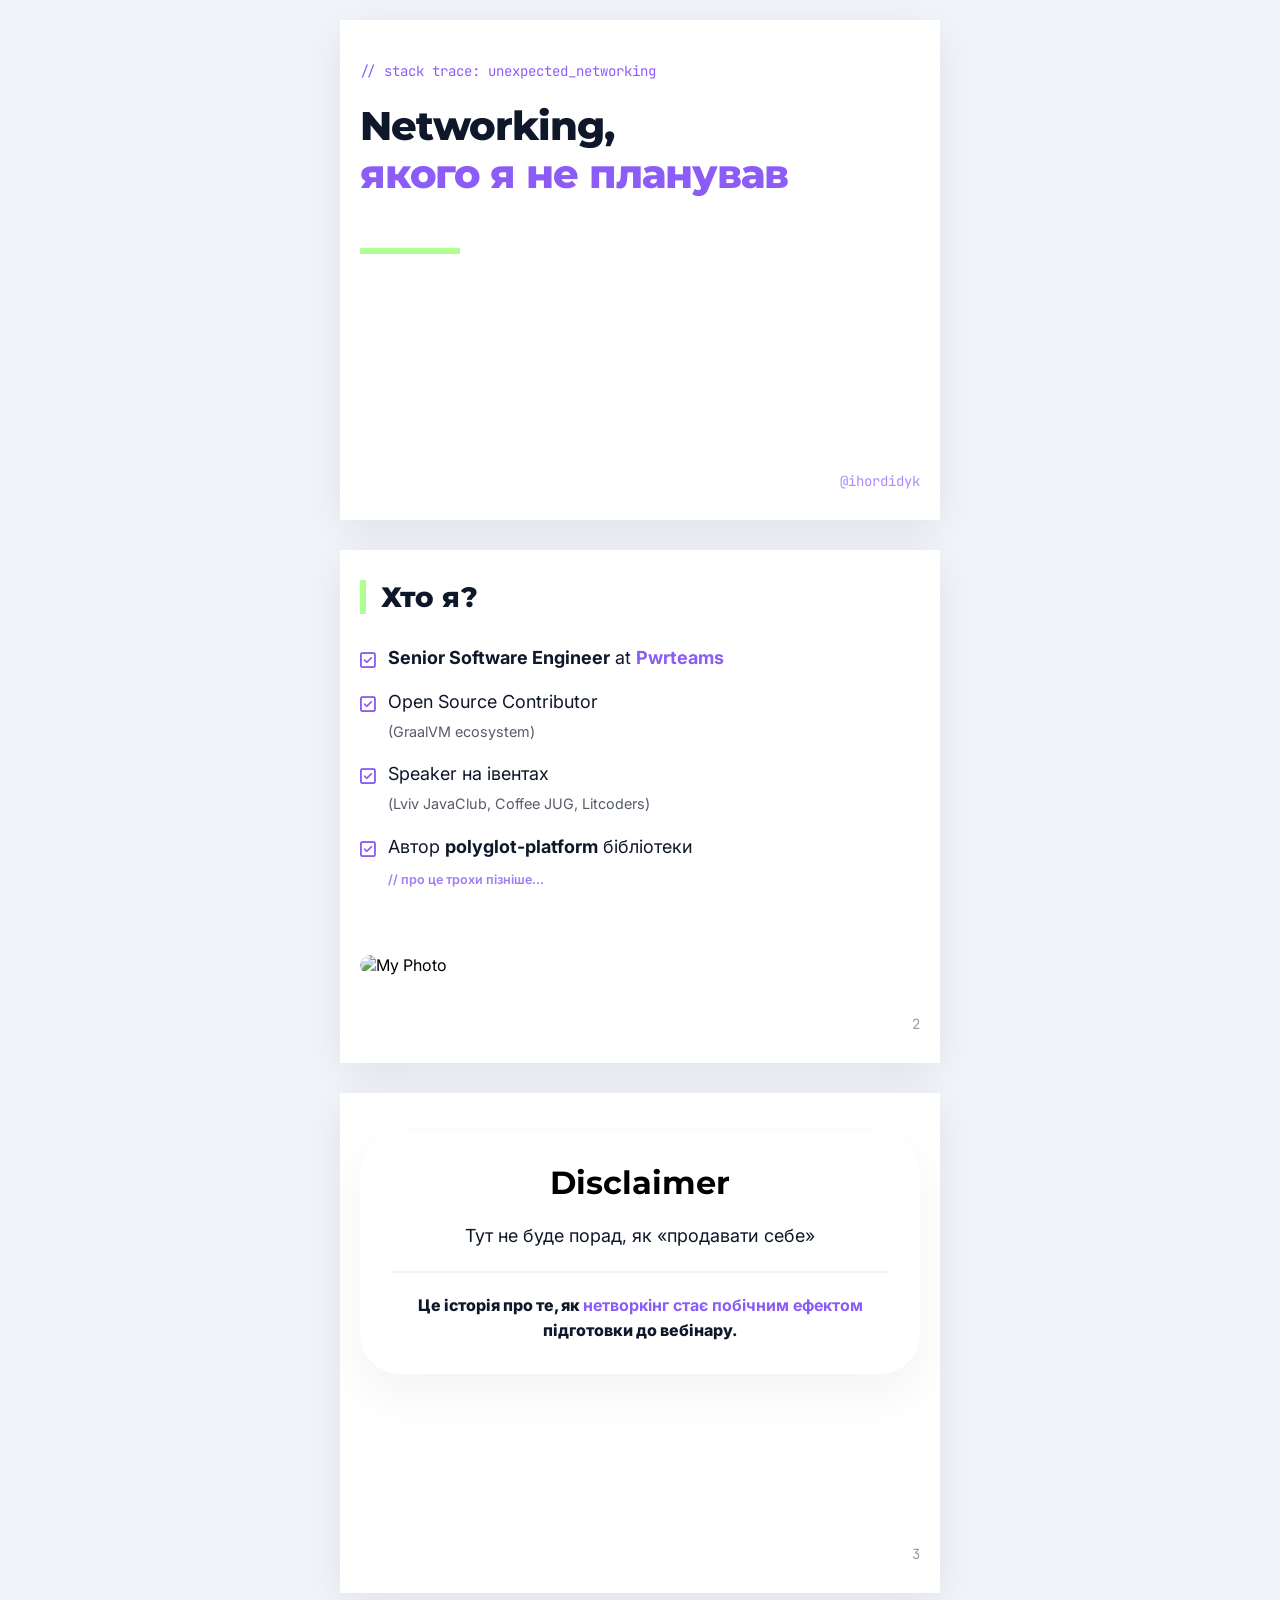
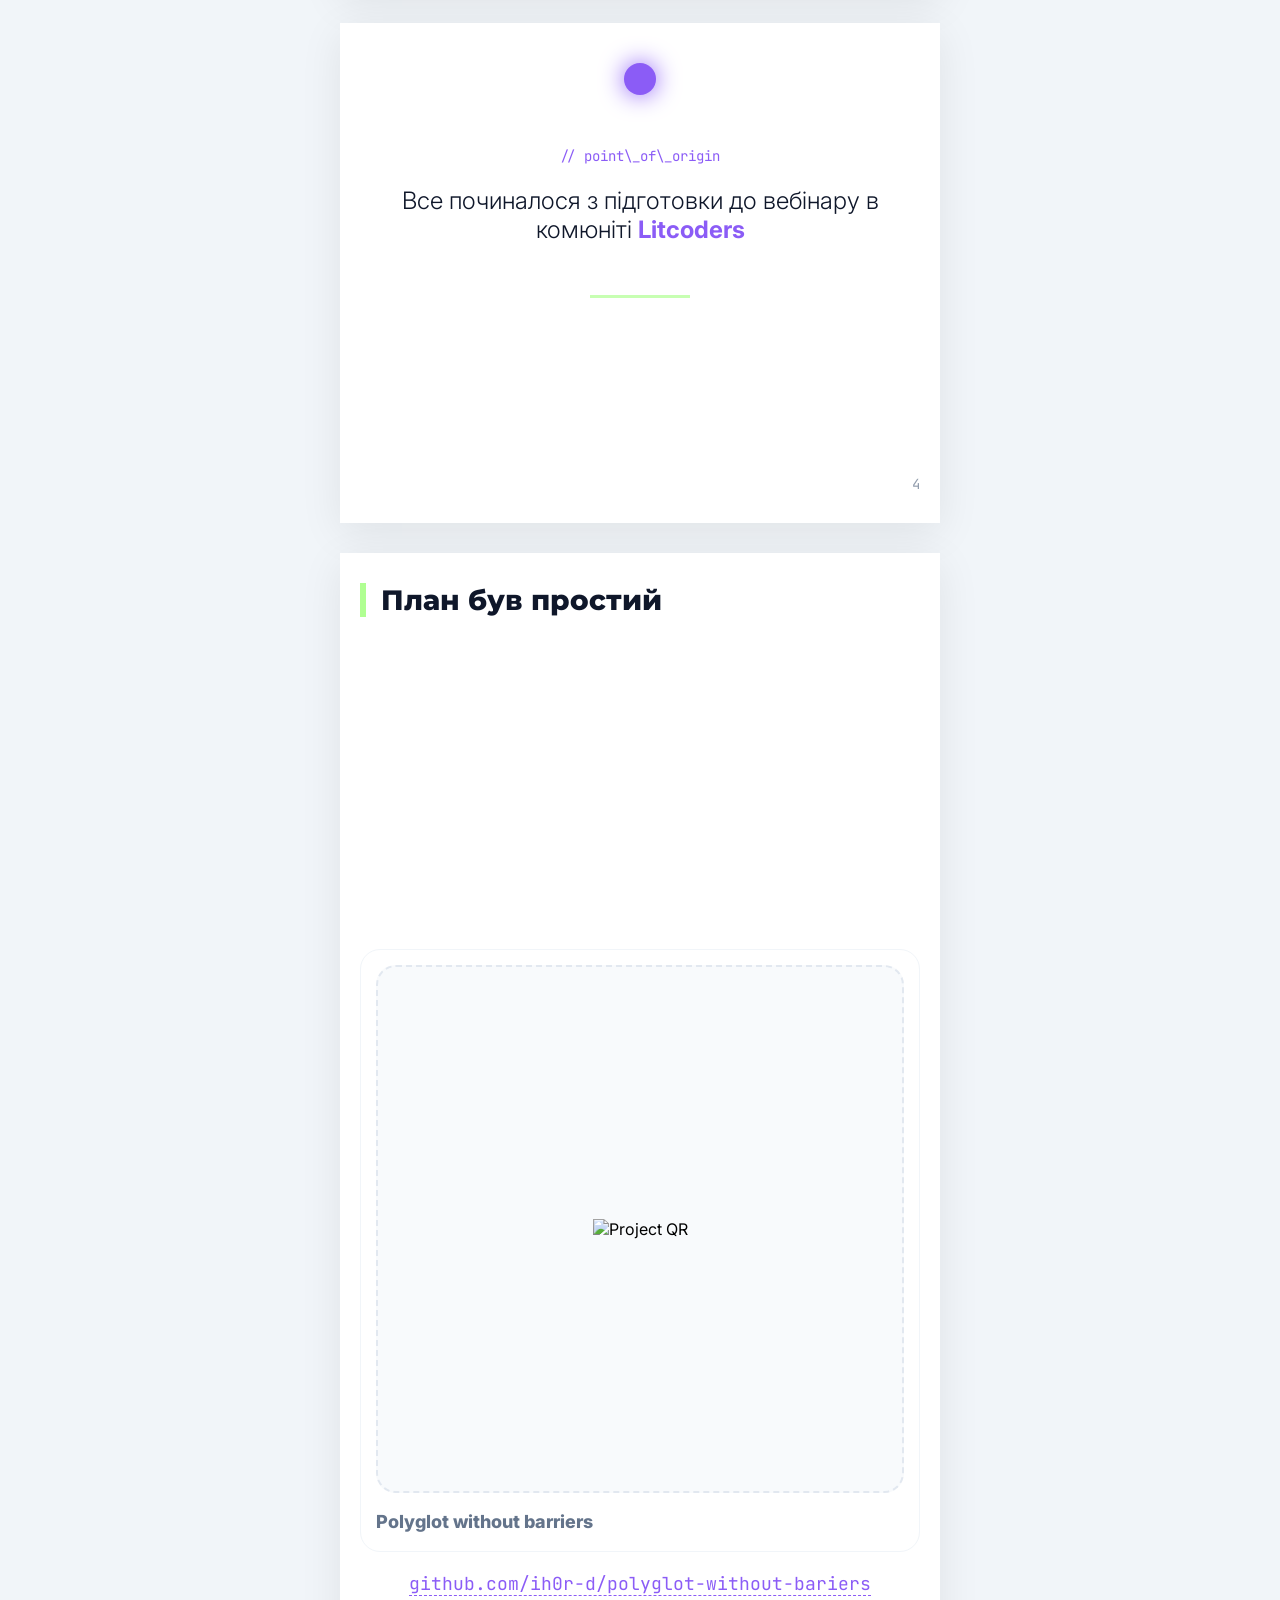
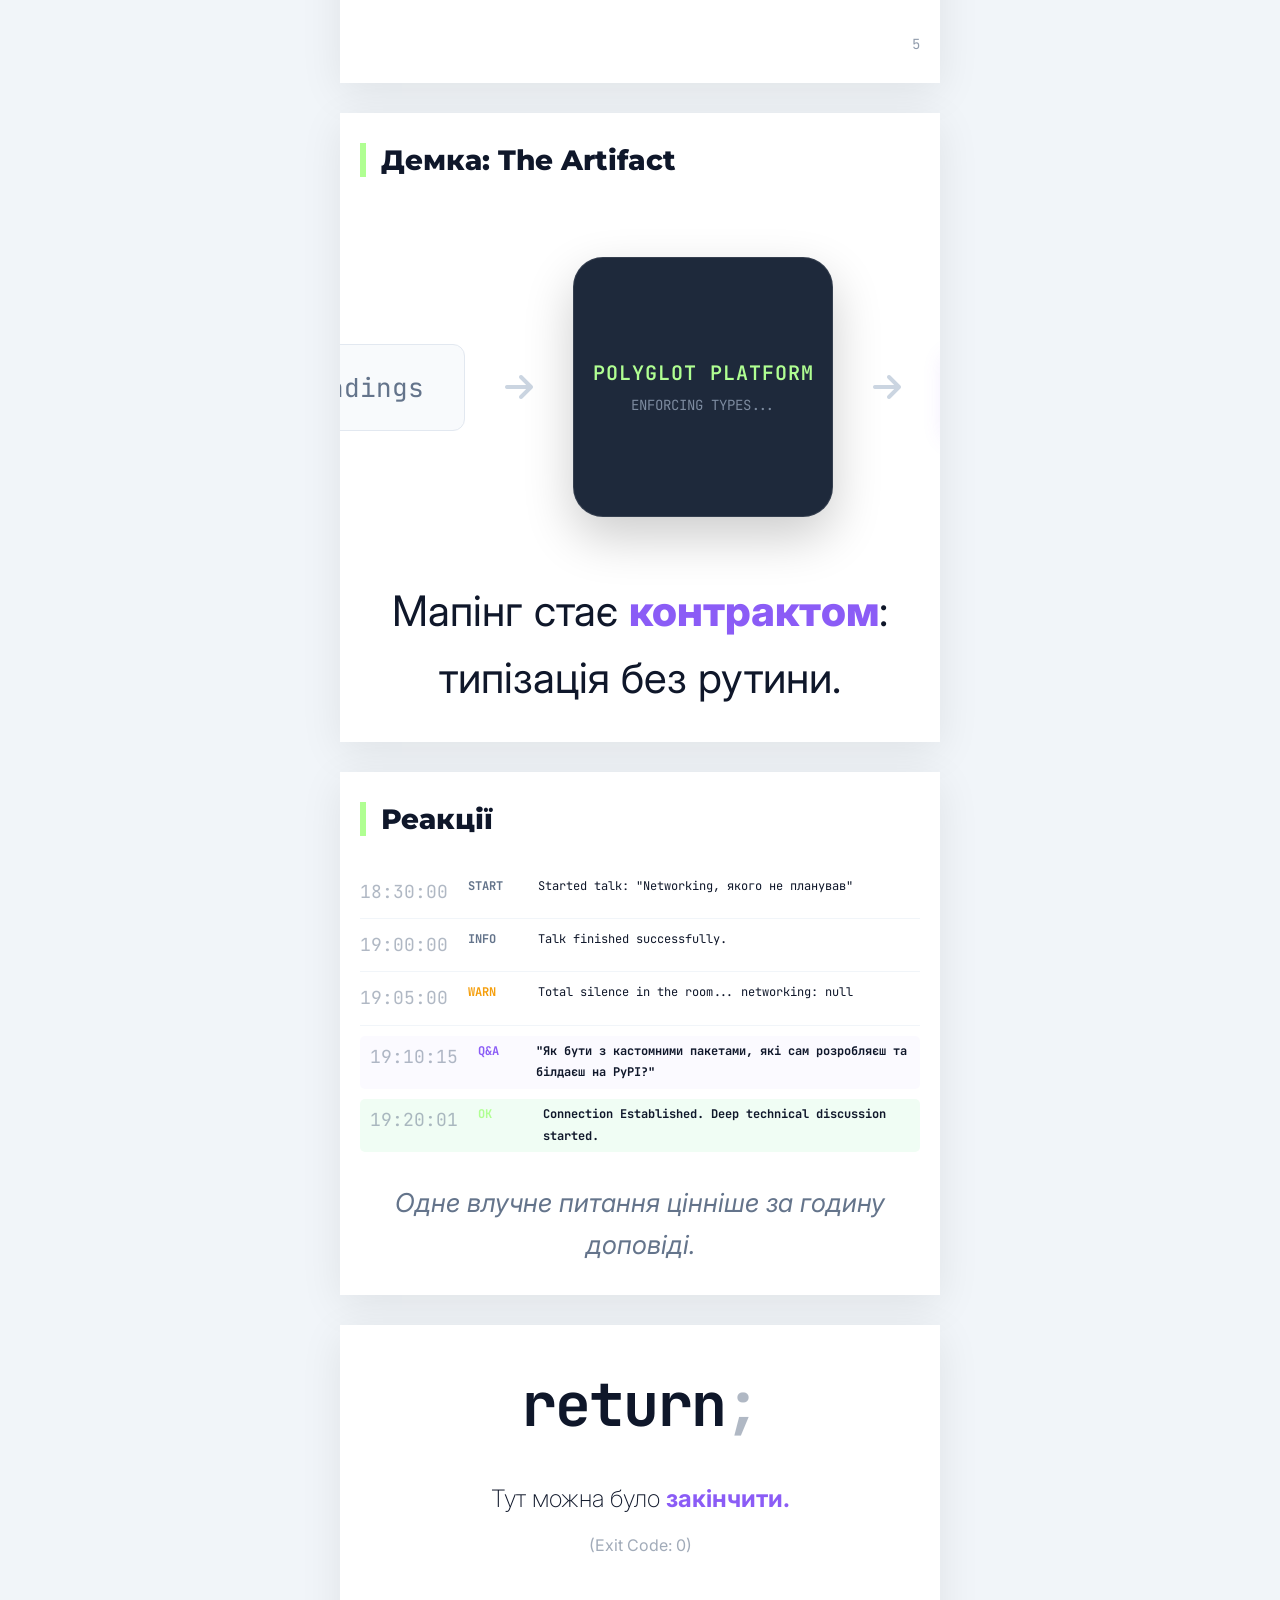
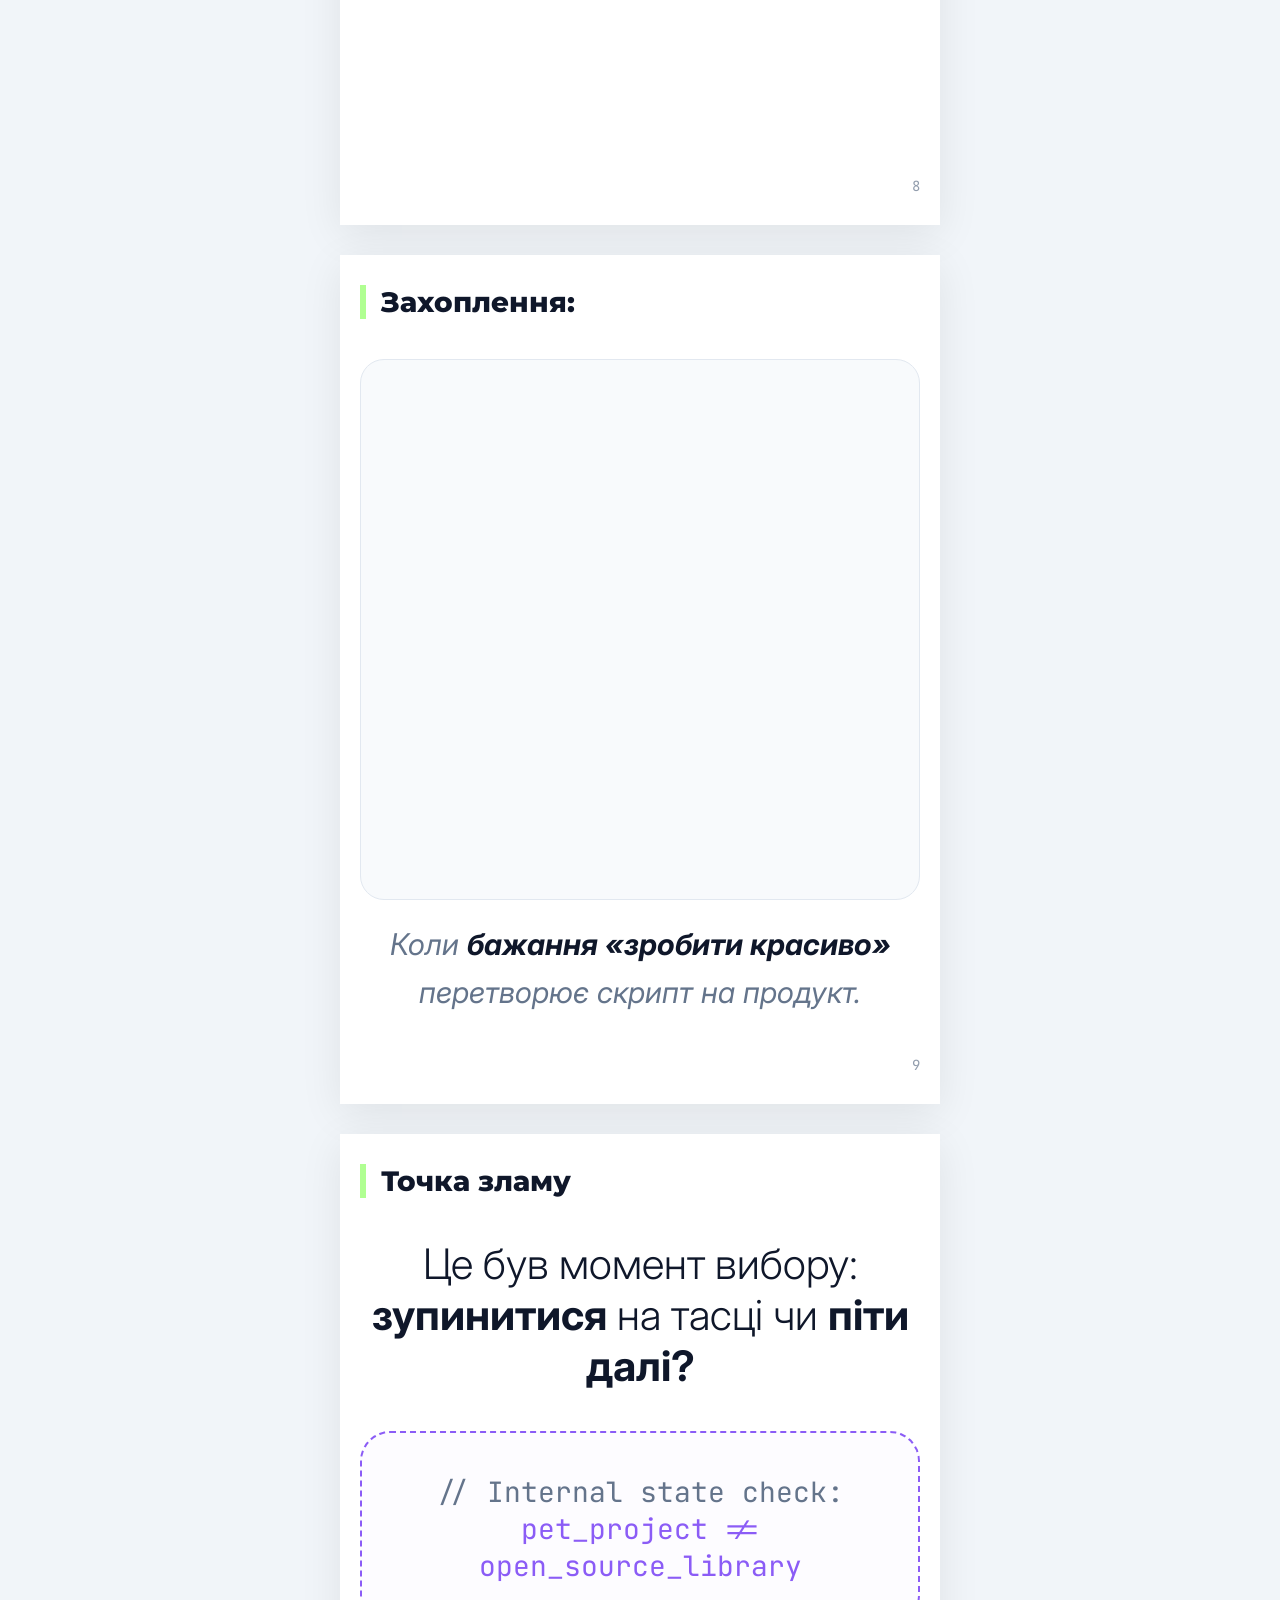
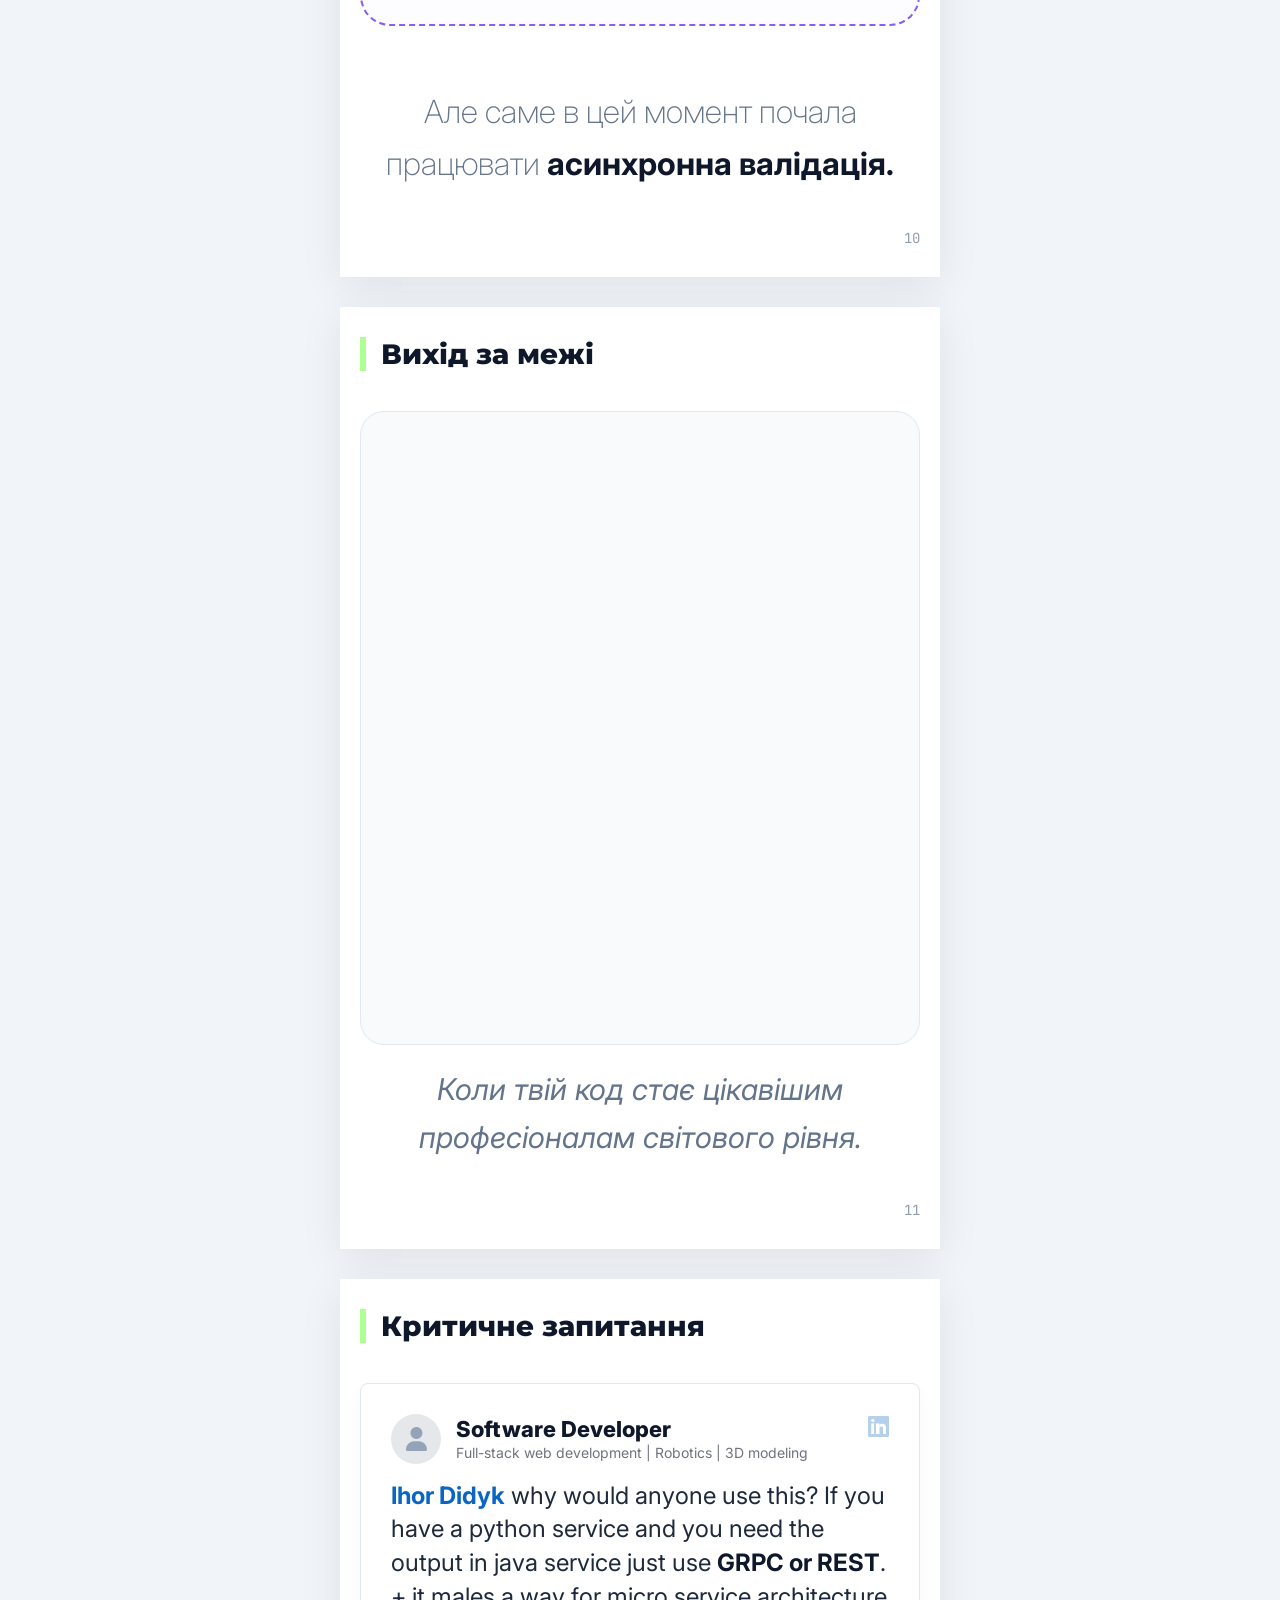
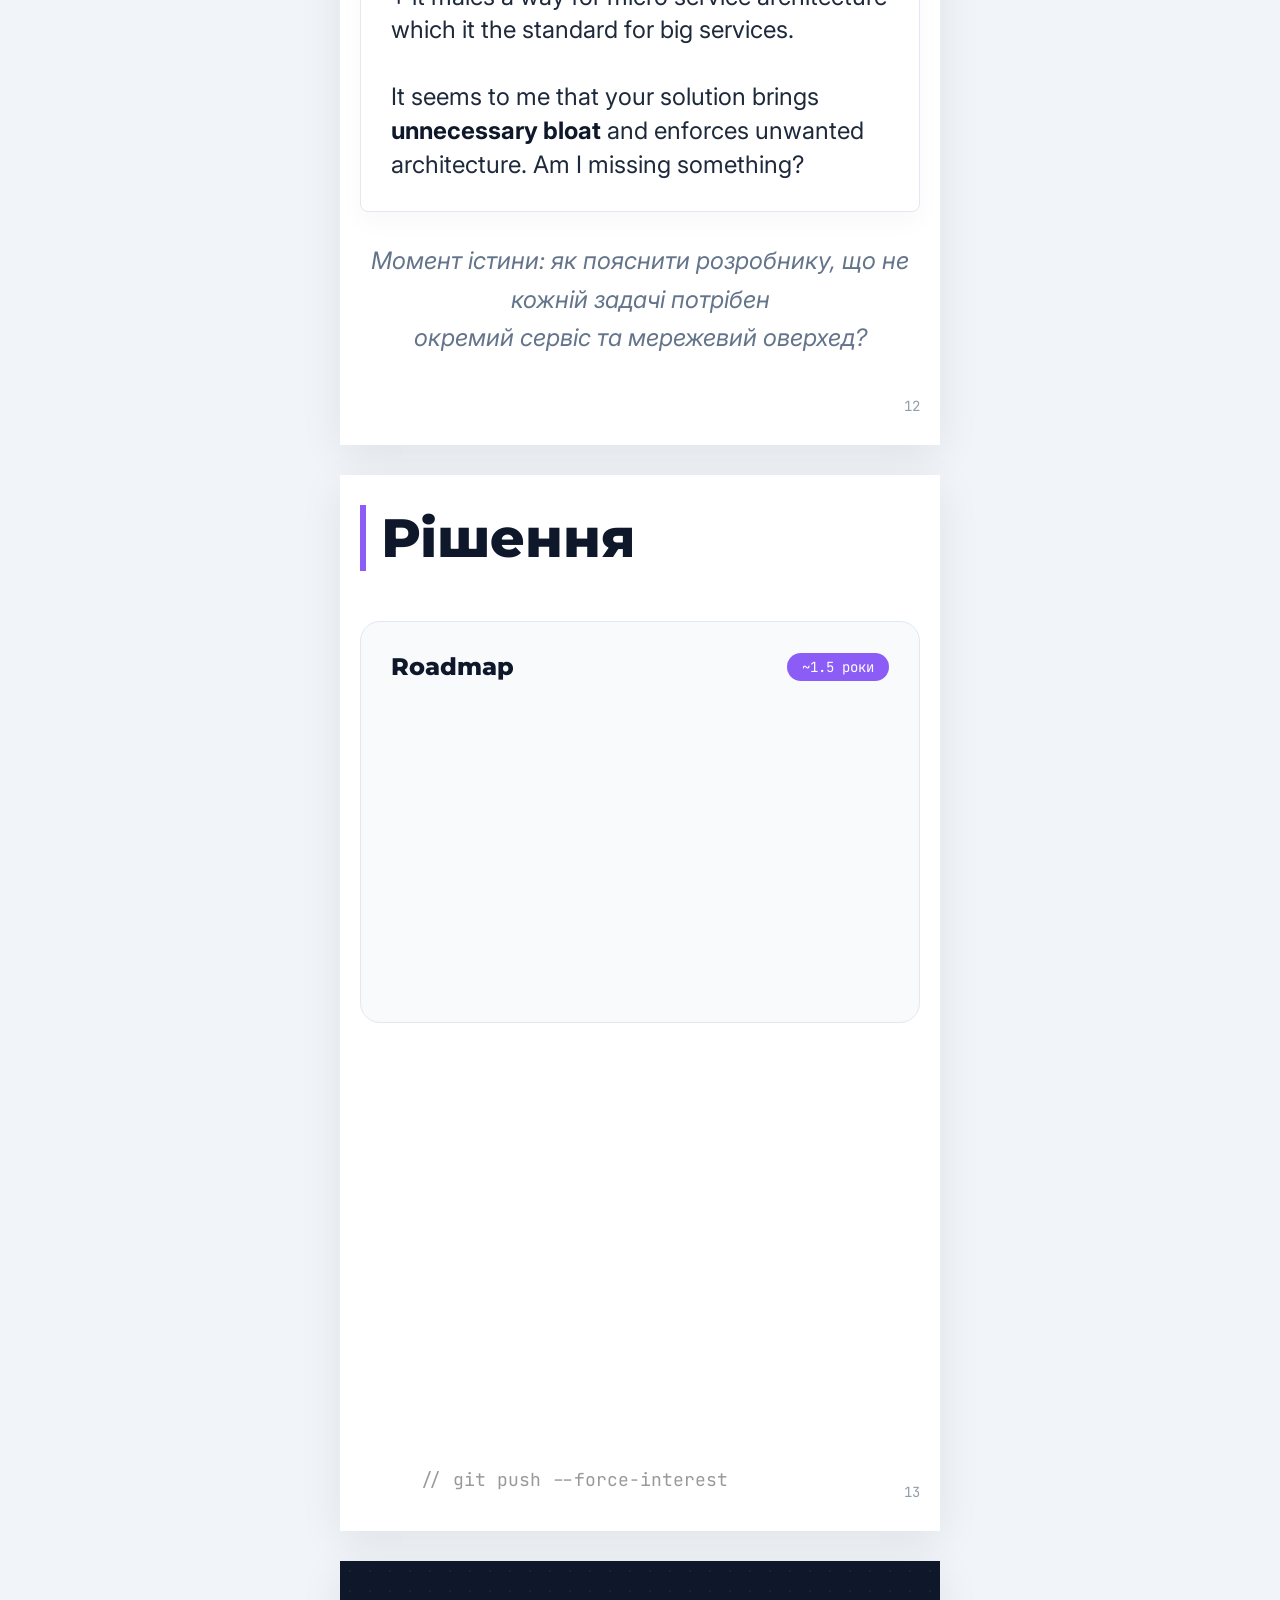
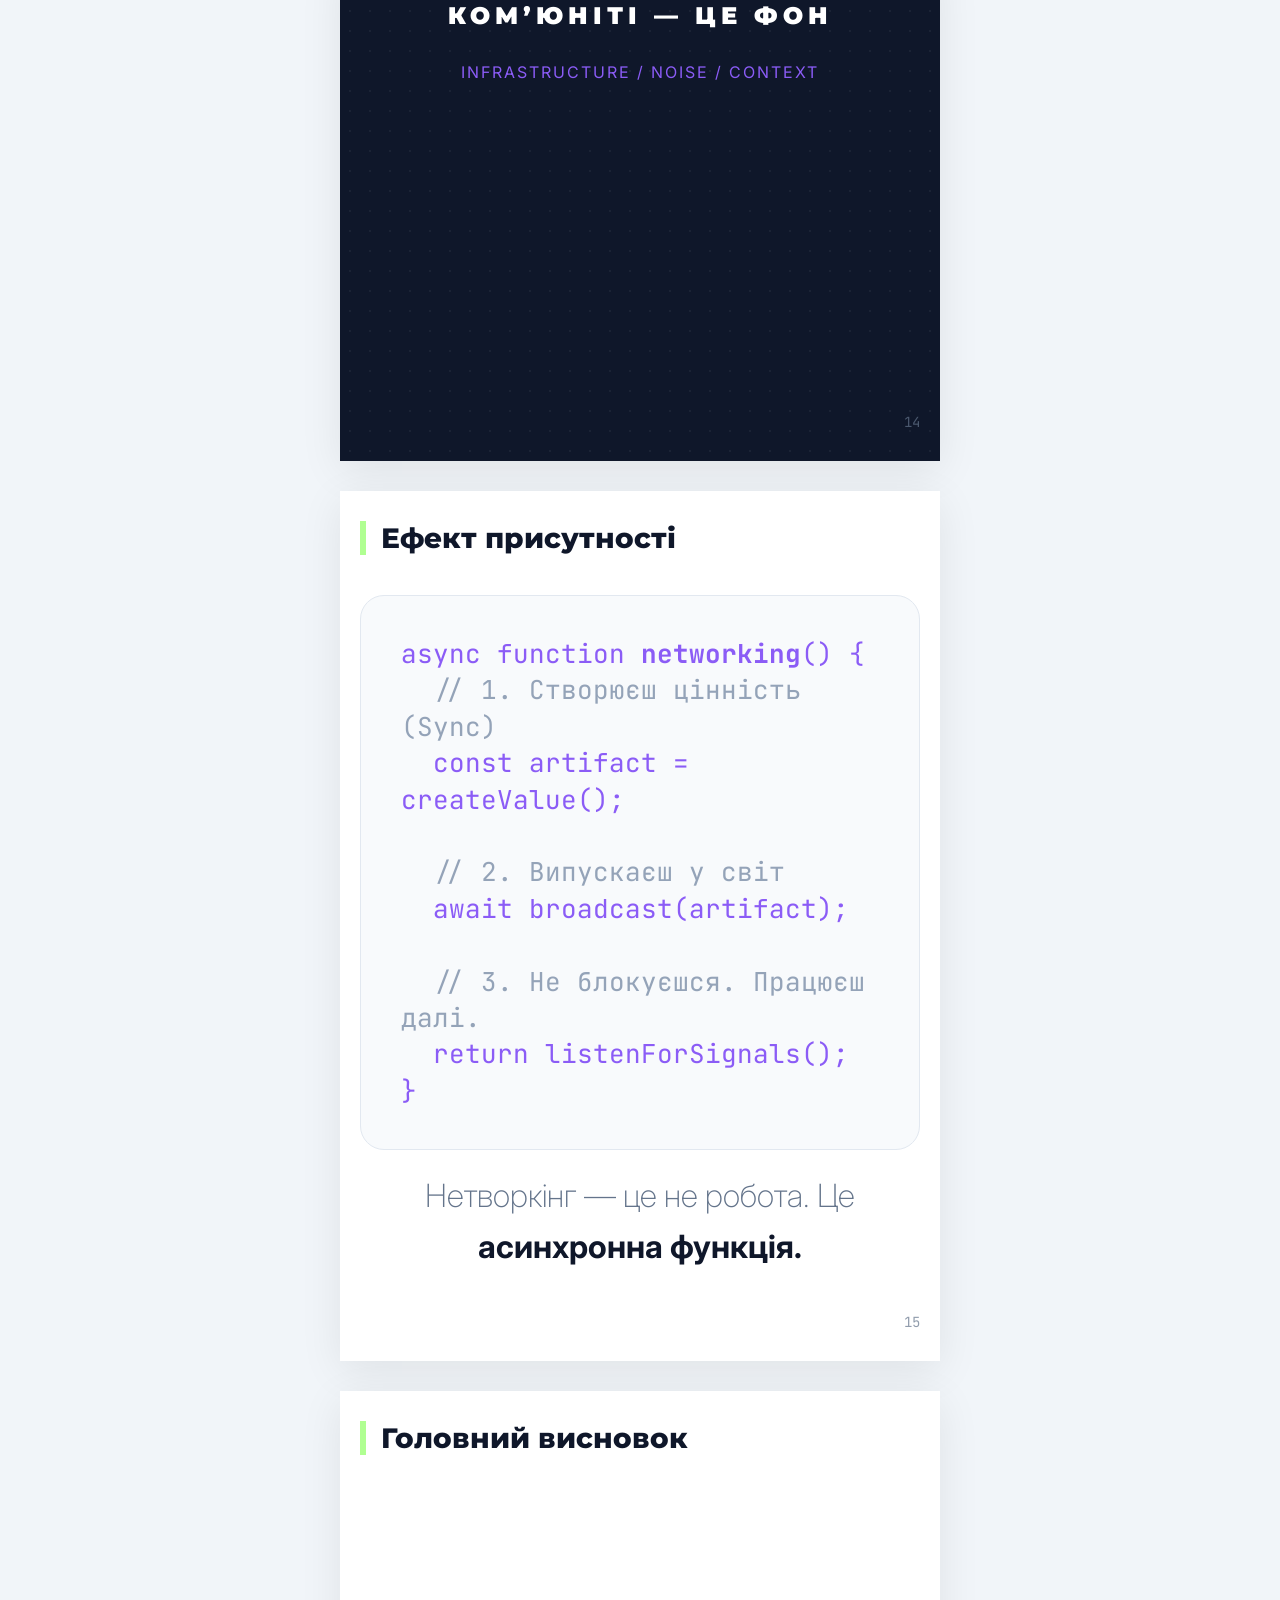
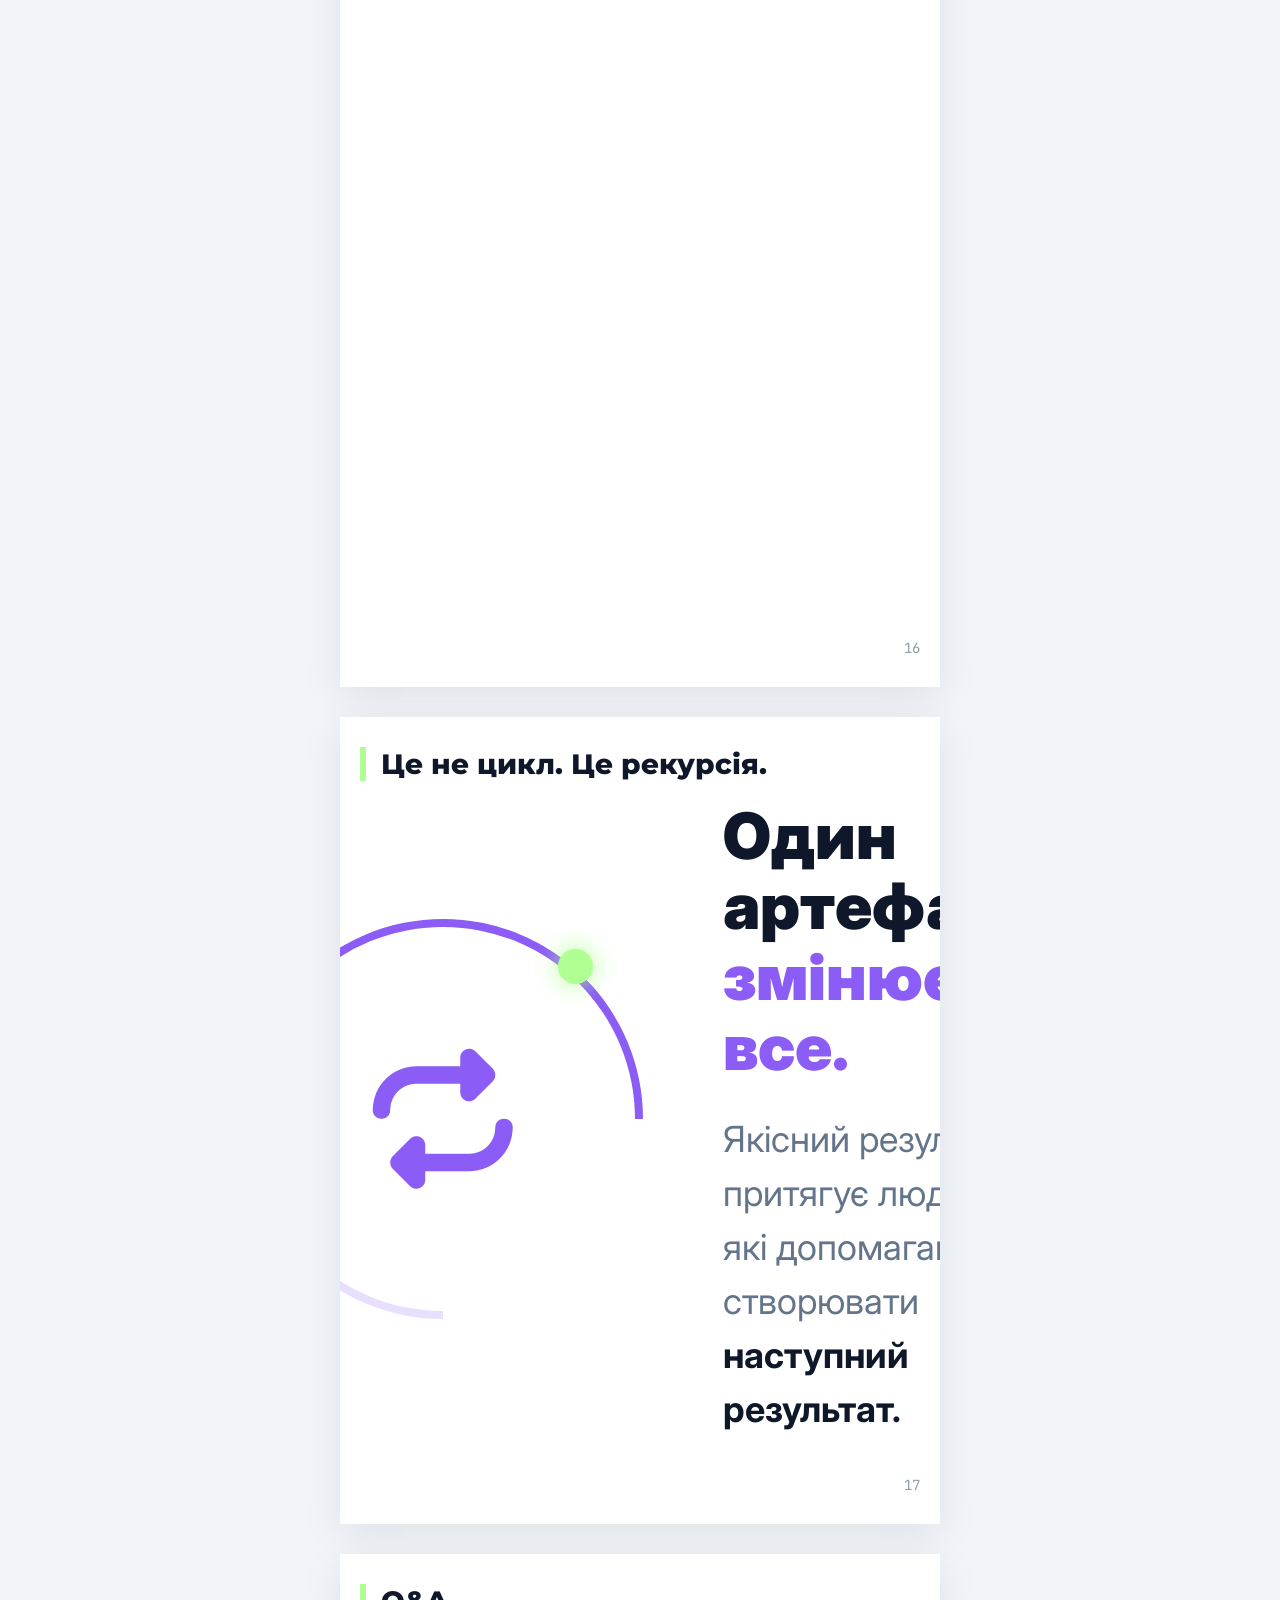
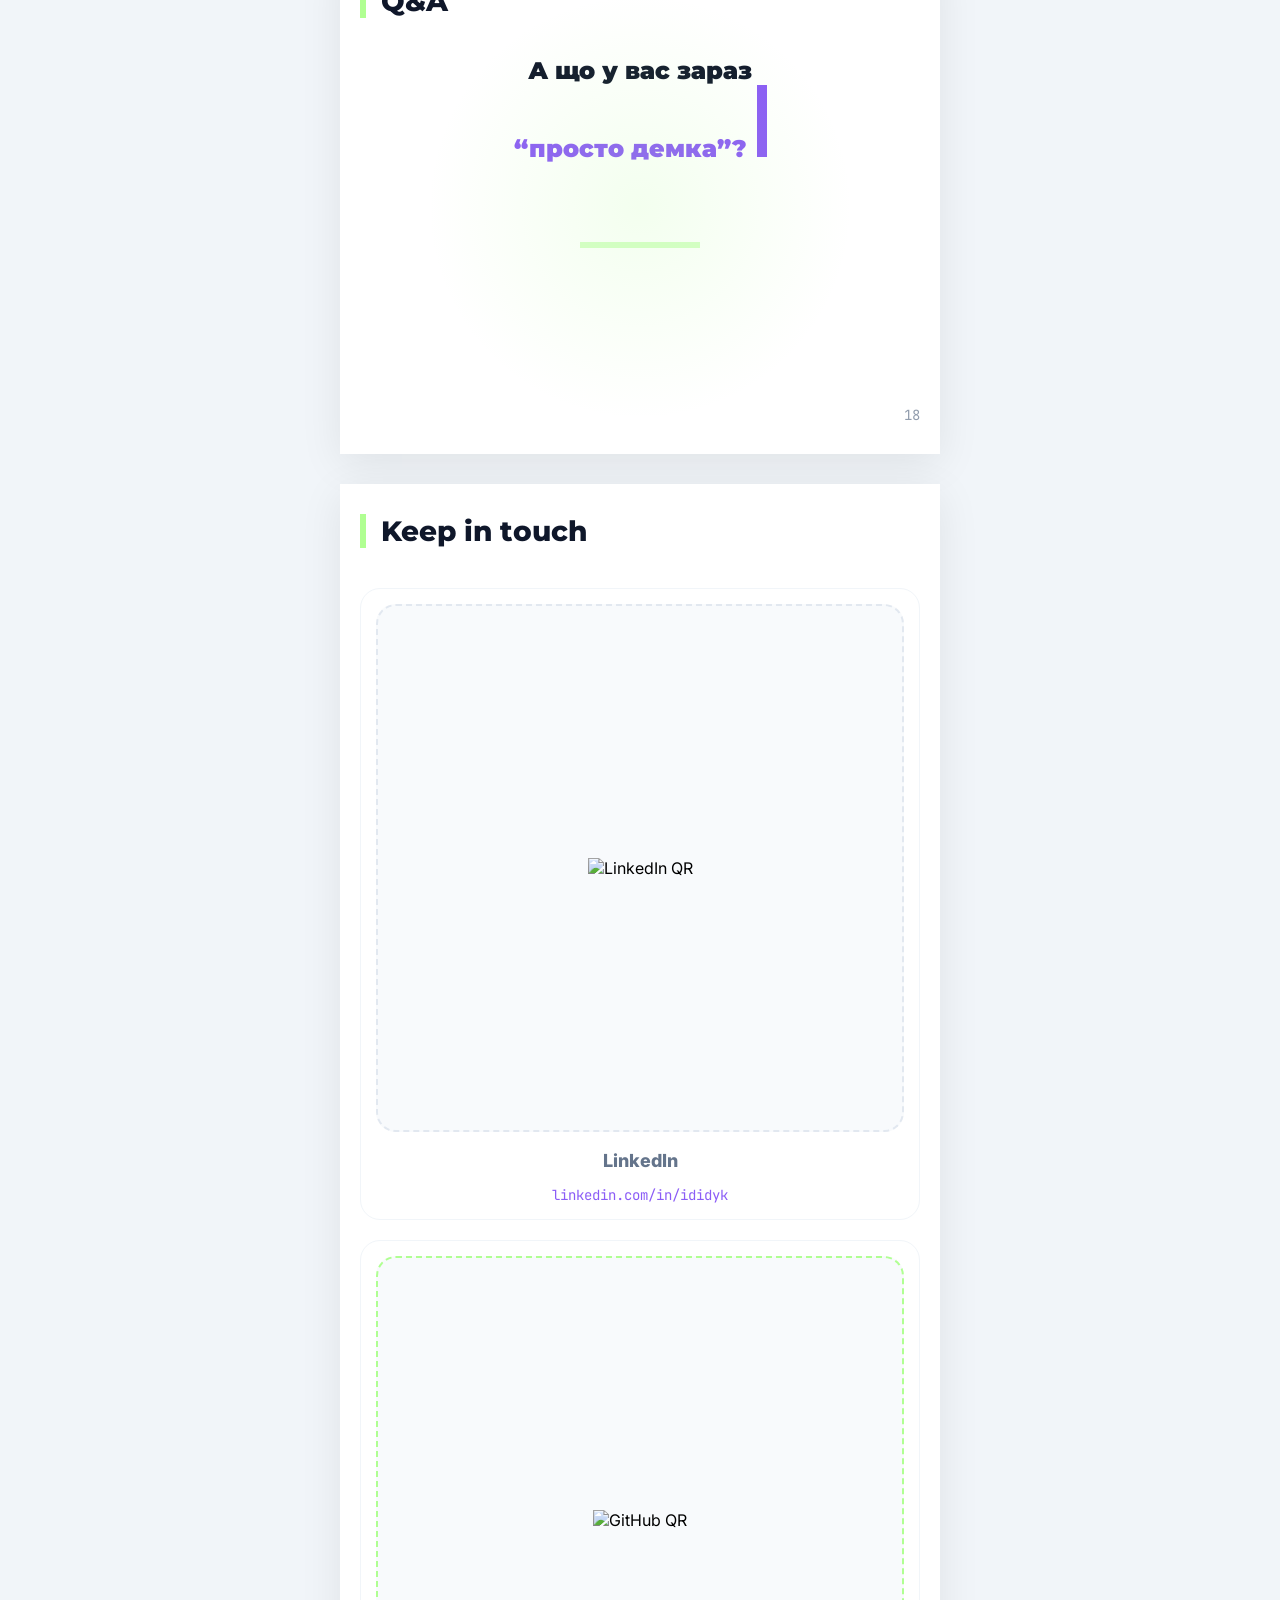
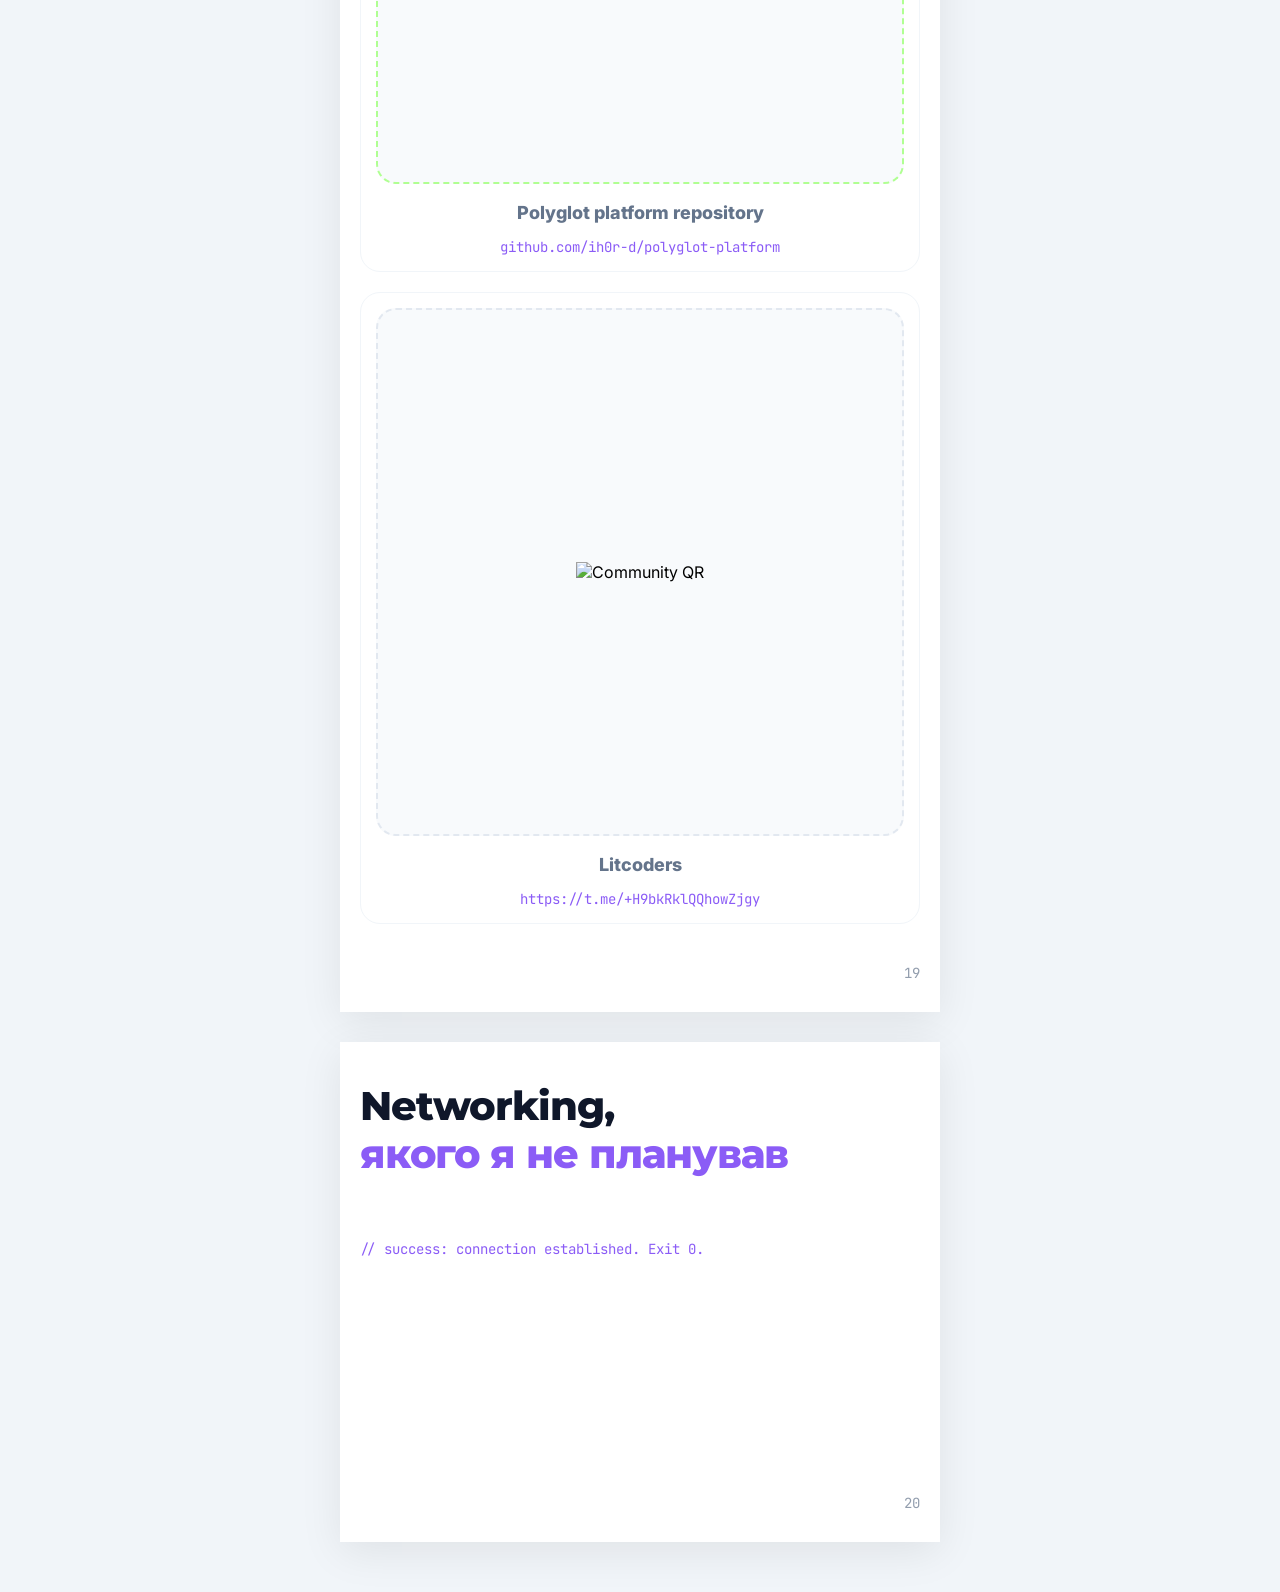
==== slides_draft.html @ c689d51c "chore: from draft to final version" ====
<!DOCTYPE html>
<html lang="uk">
<head>
  <meta charset="UTF-8">
  <meta name="viewport" content="width=device-width, initial-scale=1.0">
  <title>Networking: Unplanned</title>
  <link rel="preconnect" href="https://fonts.googleapis.com">
  <link rel="preconnect" href="https://fonts.gstatic.com" crossorigin>
  <link
      href="https://fonts.googleapis.com/css2?family=Inter:wght@400;700&family=Montserrat:wght@200;800&family=JetBrains+Mono:wght@400&display=swap"
      rel="stylesheet">
  <link rel="stylesheet" href="https://cdnjs.cloudflare.com/ajax/libs/font-awesome/6.5.1/css/all.min.css">
  <link rel="stylesheet" href="css/style.css">
</head>
<body>

<div class="slide">
  <div class="mesh-bg"></div>
  <div class="content-area">
    <p class="mono mb-20">// stack trace: unexpected_networking</p>
    <h1>Networking,<br><span class="text-purple">якого я не планував</span></h1>
    <div class="separator-lime"></div>
  </div>
  <div class="slide-author">@ihordidyk</div>
</div>

<div class="slide">
  <div class="mesh-bg opacity-10"></div>
  <h2 class="slide-title">Хто я?</h2>
  <div class="two-column">
    <ul class="checklist">
      <li>
        <i class="fa-regular fa-square-check"></i>
        <span><b>Senior Software Engineer</b> at <span id="company">Pwrteams</span></span>
      </li>
      <li>
        <i class="fa-regular fa-square-check"></i>
        <span>Open Source Contributor<br>
          <span class="info-tag">(GraalVM ecosystem)</span>
        </span>
      </li>
      <li>
        <i class="fa-regular fa-square-check"></i>
        <span>Speaker на івентах<br>
          <span class="info-tag">(Lviv JavaClub, Coffee JUG, Litcoders)</span>
        </span>
      </li>
      <li>
        <i class="fa-regular fa-square-check"></i>
        <span>Автор <b>polyglot-platform</b> бібліотеки<br>
          <span class="later-tag">// про це трохи пізніше...</span>
        </span>
      </li>
    </ul>
    <div class="photo-box">
      <img src="images/myself.png" alt="My Photo">
    </div>
  </div>
  <div class="slide-number"></div>
</div>

<div class="slide">
  <div class="mesh-bg opacity-10"></div>
  <div class="content-area">
    <div class="disclaimer-card">
      <h2 class="disclaimer-title">Disclaimer</h2>
      <p class="disclaimer-text">Тут не буде порад, як «продавати себе»</p>
      <p class="disclaimer-footer">
        Це історія про те, як <b class="font-w700 text-purple">нетворкінг стає побічним ефектом</b> підготовки до
        вебінару.</p>
    </div>
  </div>
  <div class="slide-number"></div>
</div>

<div class="slide">
  <div class="mesh-bg mesh-bg-lime-custom"></div>
  <div class="content-area center-all">
    <div class="dot-origin"></div>
    <p class="mono mb-20 fs-18">// point\_of\_origin</p>
    <h2 class="fs-54 font-w300 text-dark font-inter lh-1-2 max-w-900">
      Все починалося з підготовки до вебінару в комюніті <b class="font-w700 text-purple">Litcoders</b>
    </h2>
    <div class="separator-lime-small"></div>
  </div>
  <div class="slide-number"></div>
</div>

<div class="slide">
  <h2 class="slide-title">План був простий</h2>
  <div class="content-area">
    <div class="two-column">
      <ul class="checklist">
        <li class="fragment">
          <i class="fa-regular fa-square"></i>
          <span>Показати можливості <b>GraalVM & GraalPy</b></span>
        </li>
        <li class="fragment">
          <i class="fa-regular fa-square"></i>
          <span><b>Реалізувати</b> безшовний запуск Python-скриптів прямо з-під JVM</span>
        </li>
        <li class="fragment">
          <i class="fa-regular fa-square"></i>
          <span><b>Забезпечити</b> прямий обмін даними між мовами без зайвої серіалізації</span>
        </li>
        <li class="fragment">
          <i class="fa-regular fa-square"></i>
          <span><b>Створити</b> високорівневу абстракцію для спрощення входу в GraalPy</span>
        </li>
      </ul>

      <div class="qr-item">
        <div class="qr-placeholder-custom">
          <img
              src="https://api.qrserver.com/v1/create-qr-code/?size=300x300&data=https://github.com/ih0r-d/polyglot-without-bariers"
              alt="Project QR">
        </div>
        <p class="font-w800">Polyglot without barriers</p>
      </div>
    </div>
    <div class="slide-footer-link">
      <a href="https://github.com/ih0r-d/polyglot-without-bariers" target="_blank">github.com/ih0r-d/polyglot-without-bariers</a>
    </div>
  </div>
  <div class="slide-number"></div>
</div>

<div class="slide">
  <h2 class="slide-title">Демка: The Artifact</h2>
  <div class="content-area center-all">
    <div class="flow-container">
      <div class="code-pill">Guest Language Bindings</div>
      <div style="color: #cbd5e1; font-size: 32px;"><i class="fa-solid fa-arrow-right"></i></div>
      <div class="abstraction-box">
        <div class="abs-label">POLYGLOT PLATFORM</div>
        <div class="abs-status">Enforcing Types...</div>
      </div>
      <div style="color: #cbd5e1; font-size: 32px;"><i class="fa-solid fa-arrow-right"></i></div>
      <div class="code-pill output-pill">Type-safe Logic</div>
    </div>
    <p style="margin-top: 20px; text-align: center; font-size: 42px; color: var(--dark);">
      Мапінг стає <span style="color: var(--purple); font-weight: 800;">контрактом</span>: типізація без рутини.
    </p>
  </div>
</div>


<div class="slide">
  <h2 class="slide-title">Реакції</h2>
  <div class="content-area center-all">
    <div class="log-stream">
      <div class="log-entry">
        <span class="log-time">18:30:00</span>
        <span class="log-level info">START</span>
        <span class="log-msg">Started talk: "Networking, якого не планував"</span>
      </div>
      <div class="log-entry">
        <span class="log-time">19:00:00</span>
        <span class="log-level info">INFO</span>
        <span class="log-msg">Talk finished successfully.</span>
      </div>
      <div class="log-entry">
        <span class="log-time">19:05:00</span>
        <span class="log-level warn">WARN</span>
        <span class="log-msg">Total silence in the room... networking: null</span>
      </div>
      <div class="log-entry highlight" style="background: rgba(139, 92, 246, 0.03);">
        <span class="log-time">19:10:15</span>
        <span class="log-level event">Q&A</span>
        <span class="log-msg"><b>"Як бути з кастомними пакетами, які сам розробляєш та білдаєш на PyPI?"</b></span>
      </div>
      <div class="log-entry highlight">
        <span class="log-time">19:20:01</span>
        <span class="log-level ok">OK</span>
        <span class="log-msg"><b>Connection Established. Deep technical discussion started.</b></span>
      </div>
    </div>
    <p style="margin-top: 20px; font-style: italic; color: var(--slate); font-size: 26px; max-width: 950px; text-align: center;">
      Одне влучне питання цінніше за годину доповіді.
    </p>
  </div>
</div>

<div class="slide">
  <div class="content-area center-all">
    <div class="code-return">
      return<span class="code-semicolon">;</span>
    </div>
    <h2 class="fs-48 font-w200 text-dark mt-40">
      Тут можна було <b class="font-w700 text-purple">закінчити.</b>
    </h2>
    <p class="mt-20 fs-24 text-slate opacity-60">(Exit Code: 0)</p>
  </div>
  <div class="slide-number"></div>
</div>

<div class="slide">
  <h2 class="slide-title">Захоплення: </h2>
  <div class="content-area center-all justify-start">
    <div class="session-card">
      <div class="session-step fragment">
        <div class="step-icon"><i class="fa-solid fa-lightbulb"></i></div>
        <div class="step-content">
          <span class="step-tag">Phase 1: UX Realization</span>
          "Демка працює, але API — жахливе. Я б сам таке не використовував."
        </div>
      </div>
      <div class="session-step fragment">
        <div class="step-icon active"><i class="fa-solid fa-wand-magic-sparkles"></i></div>
        <div class="step-content">
          <span class="step-tag">Phase 2: Spring Boot Magic</span>
          "Хочу `@EnablePolyglot` та авто-конфігурацію. Щоб відчувалося як рідне."
        </div>
      </div>
      <div class="session-step fragment">
        <div class="step-icon"><i class="fa-solid fa-hourglass-half"></i></div>
        <div class="step-content">
          <span class="step-tag">Phase 3: The Reality</span>
          Десятки годин на боротьбу з GraalVM Contexts та динамічними проксі.
        </div>
      </div>
      <div class="session-step fragment">
        <div class="step-icon active" style="border-color: var(--lime); color: #16a34a;"><i
            class="fa-solid fa-box-archive"></i></div>
        <div class="step-content">
          <span class="step-tag" style="color: #16a34a;">Final State</span>
          <b>v0.0.14 released on Maven Central. Magic included.</b>
        </div>
      </div>
    </div>
    <p style="margin-top: 20px; font-style: italic; color: var(--slate); font-size: 30px;">Коли <b>бажання «зробити
      красиво»</b> перетворює скрипт на продукт.</p>
  </div>
  <div class="slide-number"></div>
</div>

<div class="slide">
  <h2 class="slide-title">Точка зламу</h2>
  <div class="content-area center-all">
    <h3 style="font-size: 42px; font-weight: 300; color: var(--dark);">
      Це був момент вибору: <br>
      <b>зупинитися</b> на тасці чи <b>піти далі?</b>
    </h3>

    <div class="internal-check-box">
      <div class="mono" style="font-size: 28px;">
        <span style="color: var(--slate);">// Internal state check:</span><br>
        pet_project <span style="color: var(--purple);">!=</span> open_source_library
      </div>
    </div>

    <p style="margin-top: 20px; font-size: 32px; color: var(--slate); font-weight: 200;">
      Але саме в цей момент почала працювати <b>асинхронна валідація.</b>
    </p>
  </div>
  <div class="slide-number"></div>
</div>

<div class="slide">
  <h2 class="slide-title">Вихід за межі</h2>
  <div class="content-area center-all justify-start">
    <div class="session-card">
      <div class="session-step fragment">
        <div class="step-icon"><i class="fa-solid fa-code"></i></div>
        <div class="step-content">
          <span class="step-tag">Покращення API</span>
          Перехід від "просто працює" до строгої типізації та зручних анотацій.
        </div>
      </div>
      <div class="session-step fragment">
        <div class="step-icon active"><i class="fa-solid fa-rocket"></i></div>
        <div class="step-content">
          <span class="step-tag">Spring Boot Starter</span>
          Реалізація автоконфігурації для Maven Central. Робимо бібліотеку доступною для всіх.
        </div>
      </div>
      <div class="session-step fragment">
        <div class="step-icon active" style="border-color: var(--lime); color: #16a34a;"><i
            class="fa-solid fa-check-double"></i></div>
        <div class="step-content">
          <span class="step-tag" style="color: #16a34a;">Oracle GraalVM Review</span>
          <b>Oracle Team порев'ювали лібу.</b> Отримано експертний фідбек та валідацію архітектури від авторів
          технології.
        </div>
      </div>
      <div class="session-step fragment">
        <div class="step-icon"><i class="fa-brands fa-linkedin-in"></i></div>
        <div class="step-content">
          <span class="step-tag">LinkedIn: Build in Public</span>
          Пости про хід розробки, архітектурні виклики та пошук рішень.
        </div>
      </div>
    </div>
    <p style="margin-top: 20px; font-style: italic; color: var(--slate); font-size: 30px;">
      Коли твій код стає цікавішим професіоналам світового рівня.
    </p>
  </div>
  <div class="slide-number"></div>
</div>

<div class="slide">
  <h2 class="slide-title">Критичне запитання</h2>
  <div class="content-area center-all">
    <div class="comment-card">
      <i class="fa-brands fa-linkedin ln-logo"></i>
      <div class="comment-header">
        <div class="avatar"><i class="fa-solid fa-user"></i></div>
        <div class="comment-author">
          Software Developer
          <span class="comment-meta">Full-stack web development | Robotics | 3D modeling</span>
        </div>
      </div>
      <div class="comment-body">
        <span class="mention">Ihor Didyk</span> why would anyone use this? If you have a python service and you need the
        output in java service just use <b>GRPC or REST</b>. + it males a way for micro service architecture which it
        the standard for big services. <br><br>
        It seems to me that your solution brings <b>unnecessary bloat</b> and enforces unwanted architecture. Am I
        missing something?
      </div>
    </div>
    <p class="font-inter"
       style="margin-top: 30px; font-size: 24px; font-style: italic; color: var(--slate); max-width: 900px;">
      Момент істини: як пояснити розробнику, що не кожній задачі потрібен <br>окремий сервіс та мережевий оверхед?
    </p>
  </div>
  <div class="slide-number">08</div>
</div>

<div class="slide">
  <div class="mesh-bg mesh-bg-solution"></div>

  <h2 class="slide-title solution">Рішення</h2>

  <div class="content-area">
    <div class="two-column equal">
      <!-- Ліва колонка: Роадмап -->
      <div class="roadmap-container">
        <div class="roadmap-header">
          <span class="roadmap-title">Roadmap</span>
          <span class="roadmap-duration">~1.5 роки</span>
        </div>

        <div class="milestone fragment">
          <h4>Стабілізація Core</h4>
          <p>Повна підтримка GraalPy контекстів та ізоляції компонентів.</p>
        </div>

        <div class="milestone fragment">
          <h4>Розширення екосистеми</h4>
          <p>Адаптери для популярних Java-фреймворків та спрощення конфігурацій.</p>
        </div>

        <div class="milestone fragment">
          <h4>Інструменти розробника</h4>
          <p>Покращення DX: логування, дебаг та візуалізація взаємодії.</p>
        </div>
      </div>

      <!-- Права колонка: Цикл досвіду -->
      <div class="loop-container fragment">
        <div class="loop-box box-contribution">
          <i class="fa-solid fa-code-branch icon-contribution"></i>
          <p><b>Контриб'ютинг та дослідження</b></p>
          <p class="text-small">Продовження внеску в екосистему GraalVM.</p>
        </div>
        <div class="loop-box box-library">
          <i class="fa-solid fa-box-archive icon-library"></i>
          <p><b>Розвиток polyglot-platform</b></p>
          <p class="text-small">Покращення можливостей бібліотеки.</p>
        </div>

        <h3 class="main-decision fragment">Я просто <b class="text-purple font-w800">пішов далі.</b></h3>
      </div>
    </div>
  </div>

  <div class="footer-code">// git push --force-interest</div>
  <div class="slide-number"></div>
</div>

<div class="slide bg-dark">
  <div class="community-bg"></div>
  <!-- Noise Layer -->
  <div class="noise-word" style="top: 10%; left: 10%; font-size: 40px;">HYPE</div>
  <div class="noise-word" style="top: 20%; right: 15%; font-size: 60px;">NEWS</div>
  <div class="noise-word" style="bottom: 15%; left: 20%; font-size: 50px;">TRENDS</div>
  <div class="noise-word" style="bottom: 30%; right: 10%; font-size: 30px;">RELEASES</div>
  <div class="noise-word" style="top: 50%; left: 5%; font-size: 24px; opacity: 0.3;">DRAMA</div>

  <div class="content-area center-all">
    <h2 class="fs-72 text-white font-w900 font-montserrat uppercase letter-spacing-5 text-center">
      Комʼюніті — це фон
    </h2>
    <p class="text-purple font-mono mt-30 fs-20 letter-spacing-2">
      INFRASTRUCTURE / NOISE / CONTEXT
    </p>
  </div>
  <div class="slide-number"></div>
</div>

<div class="slide">
  <h2 class="slide-title">Ефект присутності</h2>
  <div class="content-area center-all">
    <div class="highlight-box">
      <div class="mono" style="font-size: 26px; line-height: 1.4;">
        <span style="color: var(--purple);">async function</span> <span style="font-weight: 700;">networking</span>() { <br>
        &nbsp;&nbsp;<span style="color: #94a3b8;">// 1. Створюєш цінність (Sync)</span> <br>
        &nbsp;&nbsp;<span style="color: var(--purple);">const</span> artifact = createValue(); <br><br>
        &nbsp;&nbsp;<span style="color: #94a3b8;">// 2. Випускаєш у світ</span> <br>
        &nbsp;&nbsp;<span style="color: var(--purple);">await</span> broadcast(artifact); <br><br>
        &nbsp;&nbsp;<span style="color: #94a3b8;">// 3. Не блокуєшся. Працюєш далі.</span> <br>
        &nbsp;&nbsp;<span style="color: var(--purple);">return</span> listenForSignals(); <br>
        }
      </div>
    </div>
    <p style="margin-top: 20px; font-size: 32px; font-weight: 200;">Нетворкінг — це не робота. Це <b>асинхронна функція.</b></p>
  </div>
  <div class="slide-number"></div>
</div>

<div class="slide">
  <h2 class="slide-title">Головний висновок</h2>
  <div class="content-area center-all">
    <div style="text-align: left; max-width: 900px; width: 100%;">
      
      <div class="fragment">
        <p style="font-size: 36px; margin-bottom: 20px;">В інженерії ми цінуємо <b>Return Value</b>.</p>
        <div class="side-effect-card" style="border-left: 6px solid var(--lime);">
          <div style="font-size: 60px; color: var(--lime); width: 80px; text-align: center;"><i class="fa-solid fa-code"></i></div>
          <div>
            <div style="color: var(--slate); font-size: 16px; text-transform: uppercase; letter-spacing: 2px; margin-bottom: 5px;">Return Value</div>
            <div style="font-size: 36px; font-weight: 800; color: var(--dark);">polyglot-platform library</div>
          </div>
        </div>
      </div>
      
      <div class="fragment" style="margin-top: 40px;">
        <p style="font-size: 36px; margin-bottom: 20px;">Але в житті перемагає <b>Side Effect</b>.</p>
        <div class="side-effect-card" style="border: 3px solid var(--purple); background: var(--purple-light); box-shadow: 0 15px 30px rgba(139, 92, 246, 0.15);">
          <div style="font-size: 60px; color: var(--purple); width: 80px; text-align: center;"><i class="fa-solid fa-users-rays"></i></div>
          <div>
            <div style="color: var(--slate); font-size: 16px; text-transform: uppercase; letter-spacing: 2px; margin-bottom: 5px;">Side Effect</div>
            <div style="font-size: 36px; font-weight: 900; color: var(--purple);">Unplanned Networking</div>
          </div>
        </div>
      </div>

    </div>
  </div>
  <div class="slide-number"></div>
</div>

<div class="slide">
  <h2 class="slide-title">Це не цикл. Це рекурсія.</h2>
  <div class="content-area center-all">
    <div style="display: flex; align-items: center; justify-content: center; gap: 80px; margin-top: -20px;">
      
      <div style="position: relative; width: 400px; height: 400px; display: flex; align-items: center; justify-content: center; flex-shrink: 0;">
        <div style="position: absolute; border: 8px solid var(--purple); width: 100%; height: 100%; border-radius: 50%; border-right-color: transparent; border-bottom-color: rgba(139, 92, 246, 0.2); transform: rotate(45deg);"></div>
        <i class="fa-solid fa-repeat" style="font-size: 140px; color: var(--purple); z-index: 2;"></i>
        <div style="position: absolute; top: 30px; right: 50px; width: 35px; height: 35px; background: var(--lime); border-radius: 50%; box-shadow: 0 0 25px var(--lime);"></div>
      </div>

      <div style="text-align: left; max-width: 650px;">
        <h3 style="font-size: 64px; font-weight: 900; line-height: 1.1; margin-bottom: 30px; color: var(--dark);">
          Один артефакт <br><span style="color: var(--purple);">змінює все.</span>
        </h3>
        <p style="font-size: 36px; line-height: 1.5; color: var(--slate);">
          Якісний результат притягує людей, <br>які допомагають створювати <br><b>наступний результат.</b>
        </p>
      </div>

    </div>
  </div>
  <div class="slide-number"></div>
</div>

<div class="slide">
  <h2 class="slide-title">Q&A</h2>
  <div class="content-area center-all pos-relative">
    <div class="question-glow"></div>
    <h2 class="fs-72 font-w900 lh-1-1 text-dark font-montserrat max-w-900">
      А що у вас зараз <br>
      <span class="purple-text">“просто демка”?</span><span class="blink-cursor"></span>
    </h2>
    <div class="qa-separator"></div>
  </div>
  <div class="slide-number"></div>
</div>

<div class="slide">
  <h2 class="slide-title">Keep in touch</h2>
  <div class="content-area">
    <div class="qr-grid-custom">
      <!-- LinkedIn -->
      <div class="qr-item">
        <div class="qr-placeholder-custom">
          <img src="https://api.qrserver.com/v1/create-qr-code/?size=300x300&data=https://www.linkedin.com/in/ididyk"
               alt="LinkedIn QR">
        </div>
        <p class="font-w800">LinkedIn</p>
        <a href="https://www.linkedin.com/in/ididyk" target="_blank" class="qr-link">linkedin.com/in/ididyk</a>
      </div>
      <!-- GitHub -->
      <div class="qr-item">
        <div class="qr-placeholder-custom-lime">
          <img
              src="https://api.qrserver.com/v1/create-qr-code/?size=300x300&data=https://github.com/ih0r-d/polyglot-platform"
              alt="GitHub QR">
        </div>
        <p class="font-w800">Polyglot platform repository</p>
        <a href="https://github.com/ih0r-d/polyglot-platform" target="_blank" class="qr-link">github.com/ih0r-d/polyglot-platform</a>
      </div>
      <!-- Community -->
      <div class="qr-item">
        <div class="qr-placeholder-custom">
          <img src="https://api.qrserver.com/v1/create-qr-code/?size=300x300&data=https://t.me/%2BH9bkRklQQhowZjgy"
               alt="Community QR">
        </div>
        <p class="font-w800">Litcoders</p>
        <a href="https://t.me/+H9bkRklQQhowZjgy" target="_blank" class="qr-link">https://t.me/+H9bkRklQQhowZjgy</a>
      </div>
    </div>
  </div>
  <div class="slide-number"></div>
</div>

<div class="slide">
  <div class="mesh-bg"></div>
  <div class="content-area">
    <h1>Networking,<br><span class="text-purple">якого я не планував</span></h1>
    <p class="mono mt-40">// success: connection established. Exit 0.</p>
  </div>
  <div class="slide-number"></div>
</div>

<script src="js/navigation.js"></script>
</body>
</html>
---- css/style.css ----
:root {
  --lime: #b0ff92;
  --purple: #8b5cf6;
  --purple-light: #f3e8ff;
  --dark: #0f172a;
  --slate: #64748b;
  --red: #ef4444;
  --light-gray: #f1f5f9;
  --green-light: #f0fdf4;
}

* {
  box-sizing: border-box;
  margin: 0;
  padding: 0;
}

html {
  scroll-behavior: smooth;
}

body {
  background-color: var(--light-gray);
  font-family: 'Inter', sans-serif;
  display: flex;
  flex-direction: column;
  align-items: center;
  padding: 40px 0;
}

/* Fullscreen Mode Styles */
body.fullscreen-mode {
  background-color: #000;
  padding: 0;
  margin: 0;
  overflow: hidden;
  height: 100vh;
  width: 100vw;
  justify-content: center;
}

body.fullscreen-mode .slide {
  display: none; /* Hide all slides by default in fullscreen */
  position: absolute;
  top: 50%;
  left: 50%;
  margin: 0;
  /* Scale content to fit screen while maintaining 1280x720 aspect ratio */
  transform: translate(-50%, -50%) scale(var(--scale-factor, 1));
  box-shadow: 0 0 50px rgba(0, 0, 0, 0.5); /* Nice shadow in dark mode */
}

body.fullscreen-mode .slide.active {
  display: flex; /* Show only the active slide */
}

.slide {
  background-color: #fff;
  width: 1280px;
  height: 720px;
  margin-bottom: 50px;
  padding: 40px 80px;
  position: relative;
  overflow: hidden;
  display: flex;
  flex-direction: column;
  box-shadow: 0 10px 40px rgba(0, 0, 0, 0.08);
  page-break-after: always;
  /* Smooth transition for when entering/exiting fullscreen if desired, 
     but display:none/flex switch is instant. */
}

/* Mesh Gradients */
.mesh-bg {
  position: absolute;
  top: 0;
  left: 0;
  width: 100%;
  height: 100%;
  z-index: 0;
  opacity: 0.25;
  background: radial-gradient(at 0% 0%, var(--lime) 0px, transparent 45%),
  radial-gradient(at 100% 100%, var(--purple) 0px, transparent 45%);
}

.slide > * {
  position: relative;
  z-index: 1;
}

h1 {
  font-family: 'Montserrat', sans-serif;
  font-size: 80px;
  font-weight: 800;
  color: var(--dark);
  line-height: 1.1;
  letter-spacing: -3px;
}

h2.slide-title {
  font-family: 'Montserrat', sans-serif;
  font-size: 52px;
  font-weight: 800;
  border-left: 12px solid var(--lime);
  padding-left: 30px;
  margin-bottom: 30px;
  color: var(--dark);
}

p, li {
  font-size: 28px;
  line-height: 1.5;
  color: var(--slate);
}

b, strong {
  color: var(--dark);
}

.mono {
  font-family: 'JetBrains Mono', monospace;
  color: var(--purple);
  font-size: 20px;
}

/* Helpers */
.content-area {
  flex-grow: 1;
  display: flex;
  flex-direction: column;
  justify-content: center;
  width: 100%;
}

.center-all {
  align-items: center;
  text-align: center;
}

.two-column {
  display: grid;
  grid-template-columns: 1.2fr 0.8fr;
  gap: 60px;
  align-items: center;
  height: 100%;
}

.two-column.equal {
  grid-template-columns: 1fr 1fr;
  align-items: start;
  gap: 40px; /* Adjusted gap for the solution slide */
}

/* Specific Visuals */

/* Slide title for the Solution slide */
h2.slide-title.solution {
  font-size: 54px; /* Slightly larger font size as in draft */
  margin-bottom: 40px; /* Adjusted margin as in draft */
  border-left-color: var(--purple); /* Purple border for solution slide */
}

/* Mesh background for the Solution slide */
.mesh-bg-solution {
  opacity: 0.1; /* Lighter opacity as in draft */
  background: radial-gradient(at 0% 0%, var(--lime) 0px, transparent 50%),
  radial-gradient(at 100% 100%, var(--purple) 0px, transparent 50%); /* Adjusted gradient as in draft */
}

.checklist {
  list-style: none;
}

.checklist li {
  display: flex;
  align-items: flex-start;
  margin-bottom: 25px;
  color: var(--dark);
}

.checklist i {
  margin-right: 20px;
  margin-top: 8px;
  color: var(--purple);
  font-size: 22px;
}

.photo-box {
  border-radius: 30px;
  max-height: 450px;
  width: 100%;
  display: flex;
  align-items: center;
  justify-content: center;
  overflow: hidden;
}

.photo-box img {
  width: 100%;
  height: 100%;
  border-radius: 20px;
  object-fit: cover;
}

.disclaimer-card {
  background: white;
  padding: 60px;
  border-radius: 40px;
  box-shadow: 0 20px 50px rgba(0, 0, 0, 0.05);
}

.dots-grid {
  display: grid;
  grid-template-columns: repeat(8, 1fr);
  gap: 20px;
  width: 90%;
  margin-bottom: 40px;
  justify-items: center;
}

.dot {
  width: 15px;
  height: 15px;
  border-radius: 50%;
  background: #e2e8f0;
}

.dot.highlight {
  background: var(--purple);
  box-shadow: 0 0 20px var(--purple);
}

.dot.active {
  background: #cbd5e1;
}

.dot.focus {
  background: var(--purple);
  box-shadow: 0 0 25px var(--purple);
  transform: scale(1.5);
}

.qr-item {
  background: #fff;
  padding: 25px;
  border-radius: 20px;
  border: 1px solid #f1f5f9;
}

/* Print optimization */
@media print {
  body {
    padding: 0;
    background: white;
  }

  .slide {
    margin: 0;
    box-shadow: none;
    border: none;
    width: 100%;
    height: 100vh;
  }

  .no-print {
    display: none;
  }
}

#company {
  color: var(--purple);
  font-weight: 700;
}

.slide-author, .slide-number {
  position: absolute;
  bottom: 40px;
  right: 80px;
  left: auto; /* Explicitly set left to auto */
  font-family: 'JetBrains Mono', monospace;
  font-size: 20px;
  color: var(--slate);
  opacity: 0.7;
  z-index: 1;
}

.slide-author {
  color: var(--purple);
}

/* Utilities */
.mb-15 {
  margin-bottom: 15px;
}

.mb-20 {
  margin-bottom: 20px;
}

.mb-40 {
  margin-bottom: 40px;
}

.mb-50 {
  margin-bottom: 50px;
}

.mt-20 {
  margin-top: 20px;
}

.mt-30 {
  margin-top: 30px;
}

.mt-40 {
  margin-top: 40px;
}

.mt-50 {
  margin-top: 50px;
}

.mt-60 {
  margin-top: 60px;
}

.mt-80 {
  margin-top: 80px;
}

.mt-8 {
  margin-top: 8px;
}

.mr-20 {
  margin-right: 20px;
}

.ml-10 {
  margin-left: 10px;
}

.text-purple {
  color: var(--purple);
}

.text-slate {
  color: var(--slate);
}

.text-dark {
  color: var(--dark);
}

.text-white {
  color: #fff;
}

.text-lime {
  color: var(--lime);
}

.text-light-bg {
  color: var(--light-gray);
}

.text-gray-200 {
  color: #e2e8f0;
}

.text-red {
  color: var(--red);
}

.purple-text {
  color: var(--purple);
}

.bg-dark {
  background: var(--dark);
}

.opacity-10 {
  opacity: 0.1;
}

.opacity-15 {
  opacity: 0.15;
}

.opacity-30 {
  opacity: 0.3;
}

.opacity-40 {
  opacity: 0.4;
}

.opacity-50 {
  opacity: 0.5;
}

.opacity-60 {
  opacity: 0.6;
}

.opacity-80 {
  opacity: 0.8;
}

.font-montserrat {
  font-family: 'Montserrat', sans-serif;
}

.font-inter {
  font-family: 'Inter', sans-serif;
}

.font-w200 {
  font-weight: 200;
}

.font-w300 {
  font-weight: 300;
}

.font-w400 {
  font-weight: 400;
}

.font-w600 {
  font-weight: 600;
}

.font-w700 {
  font-weight: 700;
}

.font-w800 {
  font-weight: 800;
}

.font-w900 {
  font-weight: 900;
}

.fs-18 {
  font-size: 18px;
}

.fs-20 {
  font-size: 20px;
  text-align: right;
}

.fs-24 {
  font-size: 24px;
}

.fs-28 {
  font-size: 28px;
}

.fs-32 {
  font-size: 32px;
  text-align: right;
}

.fs-36 {
  font-size: 36px;
}

.fs-42 {
  font-size: 42px;
}

.fs-46 {
  font-size: 46px;
}

.fs-48 {
  font-size: 48px;
}

.fs-50 {
  font-size: 50px;
}

.fs-52 {
  font-size: 52px;
}

.fs-54 {
  font-size: 54px;
}

.fs-56 {
  font-size: 56px;
}

.fs-60 {
  font-size: 60px;
}

.fs-64 {
  font-size: 64px;
}

.fs-70 {
  font-size: 70px;
}

.fs-72 {
  font-size: 72px;
}

.fs-80 {
  font-size: 80px;
}

.fs-100 {
  font-size: 100px;
}

.fs-120 {
  font-size: 120px;
}

.fs-140 {
  font-size: 140px;
}

.italic {
  font-style: italic;
}

.skew-neg-5 {
  transform: skewX(-5deg);
}

.skew-neg-15 {
  transform: skewX(-15deg);
}

.rotate-45 {
  transform: rotate(45deg);
}

.letter-spacing-5 {
  letter-spacing: 5px;
}

.letter-spacing-2 {
  letter-spacing: 2px;
}

.letter-spacing-neg-1 {
  letter-spacing: -1px;
}

.letter-spacing-neg-2 {
  letter-spacing: -2px;
}

.ls-1 {
  letter-spacing: 1px;
}

.ls-15 {
  letter-spacing: 15px;
}

.lh-1-2 {
  line-height: 1.2;
}

.lh-1-1 {
  line-height: 1.1;
}

.pos-relative {
  position: relative;
}

.z-index-2 {
  z-index: 2;
}

.flex {
  display: flex;
}

.align-items-center {
  align-items: center;
}

.justify-center {
  justify-content: center;
}

.justify-between {
  justify-content: space-between;
}

.justify-start {
  justify-content: flex-start !important;
}

.text-center {
  text-align: center;
}

.uppercase {
  text-transform: uppercase;
}

.gap-40 {
  gap: 40px;
}

.gap-60 {
  gap: 60px;
}

.max-w-700 {
  max-width: 700px;
}

.max-w-900 {
  max-width: 900px;
}

.padding-30-100 {
  padding: 30px 100px;
}

.border-r-100 {
  border-radius: 100px;
}

.border-red-6 {
  border: 6px solid var(--red);
}

.border-purple-4 {
  border: 4px solid var(--purple);
}

.border-right-transparent {
  border-right-color: transparent;
}

.w-10 {
  width: 10px;
}

.h-72 {
  height: 72px;
}

.w-120 {
  width: 120px;
}

.h-6 {
  height: 6px;
}

.inline-block {
  display: inline-block;
}

.w-320 {
  width: 320px;
}

.h-320 {
  height: 320px;
}


/* Custom Components */
.separator-lime {
  width: 150px;
  height: 10px;
  background: var(--lime);
  margin-top: 50px;
}

.connector-line {
  height: 4px;
  background: var(--slate);
  opacity: 0.2;
  width: 100px;
  flex-shrink: 0;
}

.black-box {
  background: var(--dark);
  color: #fff;
  padding: 30px 50px;
  border-radius: 15px;
  text-align: center;
  position: relative;
  z-index: 2;
  box-shadow: 0 20px 50px rgba(0, 0, 0, 0.2);
}

.box-label {
  font-size: 16px;
  text-transform: uppercase;
  letter-spacing: 2px;
  opacity: 0.6;
  margin-bottom: 10px;
}

.box-tag {
  font-family: 'JetBrains Mono', monospace;
  font-size: 24px;
  color: var(--lime);
}

.icon-huge {
  font-size: 100px;
  color: #cbd5e1;
}

.disclaimer-title, .disclaimer-text, .disclaimer-footer {
  text-align: center
}

.disclaimer-title {
  font-size: 70px;
  margin-bottom: 40px;
  font-family: 'Montserrat', serif;
}

.disclaimer-text {
  font-size: 32px;
  color: var(--dark);
  margin-bottom: 40px;
}

.disclaimer-footer {
  font-size: 32px;
  color: var(--dark);
  font-weight: 800;
  border-top: 2px solid #f1f5f9;
  padding-top: 40px;
}

.mesh-bg-lime-custom {
  opacity: 0.15;
  background: radial-gradient(at 0% 0%, var(--lime) 0px, transparent 35%);
}

.mesh-bg-realization {
  opacity: 0.15;
  transform: skewX(-15deg);
  background: radial-gradient(at 50% 50%, var(--lime) 0px, transparent 60%);
}

.dot-origin {
  width: 32px;
  height: 32px;
  background: var(--purple);
  border-radius: 50%;
  margin: 0 auto 50px auto;
  box-shadow: 0 0 25px var(--purple);
}

.separator-lime-small {
  width: 100px;
  height: 3px;
  background: var(--lime);
  margin: 50px auto 0 auto;
  opacity: 0.7;
}

.eval-box {
  border: 2px solid var(--purple);
  border-radius: 10px;
  padding: 20px 40px;
  font-family: 'JetBrains Mono', monospace;
  font-size: 28px;
  color: var(--dark);
  background: #f8fafc;
  box-shadow: 0 10px 30px rgba(0, 0, 0, 0.05);
  margin-top: 40px;
}

.eval-box-transparent-lime {
  background: transparent;
  border-color: var(--lime);
  color: var(--dark);
}

.polyglot-glow {
  position: absolute;
  top: 50%;
  left: 50%;
  width: 400px;
  height: 400px;
  transform: translate(-50%, -50%);
  z-index: 0;
  background: radial-gradient(circle, rgba(139, 92, 246, 0.15) 0%, transparent 70%);
}

.stop-glow {
  position: absolute;
  top: 50%;
  left: 50%;
  width: 500px;
  height: 500px;
  transform: translate(-50%, -50%);
  z-index: 0;
}

.shift-glow {
  position: absolute;
  top: 50%;
  left: 50%;
  width: 500px;
  height: 500px;
  transform: translate(-50%, -50%);
  z-index: 0;
}

.action-glow {
  position: absolute;
  top: 50%;
  left: 50%;
  width: 500px;
  height: 500px;
  transform: translate(-50%, -50%);
  z-index: 0;
}

.env-glow {
  position: absolute;
  top: 50%;
  left: 50%;
  width: 600px;
  height: 600px;
  background: radial-gradient(circle, rgba(255, 255, 255, 0.8) 0%, transparent 60%);
  transform: translate(-50%, -50%);
  z-index: 0;
}

.question-glow {
  position: absolute;
  top: 50%;
  left: 50%;
  width: 500px;
  height: 500px;
  background: radial-gradient(circle, rgba(176, 255, 146, 0.15) 0%, transparent 60%);
  transform: translate(-50%, -50%);
  z-index: 0;
}

.community-bg {
  position: absolute;
  top: 0;
  left: 0;
  width: 100%;
  height: 100%;
  background: radial-gradient(circle, rgba(255, 255, 255, 0.05) 1px, transparent 1px);
  background-size: 20px 20px;
}

.reaction-container {
  display: flex;
  justify-content: space-around;
  text-align: center;
}

.repetition-circle {
  border: 4px solid var(--purple);
  width: 320px;
  height: 320px;
  border-radius: 50%;
  border-right-color: transparent;
  transform: rotate(45deg);
  position: relative;
  margin-bottom: 50px;
}

.repetition-dot {
  width: 20px;
  height: 20px;
  background: var(--lime);
  border-radius: 50%;
  position: absolute;
  top: 12px;
  right: 40px;
  box-shadow: 0 0 20px var(--lime);
}

.conflict-scale {
  height: 4px;
  background: linear-gradient(90deg, #cbd5e1 0%, var(--purple) 100%);
  width: 60%;
  margin: 60px 0;
  position: relative;
  border-radius: 2px;
}

.conflict-dot {
  width: 30px;
  height: 30px;
  background: #fff;
  border: 6px solid var(--purple);
  border-radius: 50%;
  position: absolute;
  left: 70%;
  top: -13px;
  transform: translateX(-50%);
  box-shadow: 0 4px 10px rgba(139, 92, 246, 0.3);
}

.result-icon {
  font-size: 140px;
  color: #cbd5e1; /* Changed from too light #f1f5f9 to slate-ish */
  z-index: 2;
}

.mechanic-item {
  background: white;
  padding: 30px 50px;
  border-radius: 15px;
  border: 1px solid #e2e8f0;
  font-weight: 700;
  font-size: 28px;
}

.mechanic-item-lime {
  background: var(--green-light);
  border: 3px solid var(--lime);
  padding: 30px 50px;
  border-radius: 15px;
  font-weight: 800;
  font-size: 28px;
}

.mechanic-item-purple {
  background: var(--purple);
  color: white;
  padding: 30px 50px;
  border-radius: 15px;
  font-weight: 900;
  font-size: 28px;
}

.qr-grid-custom {
  display: grid;
  grid-template-columns: repeat(3, 1fr);
  gap: 40px;
  text-align: center;
}

.qr-placeholder-custom {
  background: #f8fafc;
  aspect-ratio: 1/1;
  border-radius: 20px;
  border: 2px dashed #e2e8f0;
  display: flex;
  align-items: center;
  justify-content: center;
  margin-bottom: 15px;
}

.qr-placeholder-custom-lime {
  background: #f8fafc;
  aspect-ratio: 1/1;
  border-radius: 20px;
  border: 2px dashed var(--lime);
  display: flex;
  align-items: center;
  justify-content: center;
  margin-bottom: 15px;
}

.blink-cursor {
  display: inline-block;
  width: 10px;
  height: 72px;
  background: var(--purple);
  margin-left: 10px;
  animation: blink 1s infinite;
}

.qa-separator {
  margin-top: 80px;
  width: 120px;
  height: 6px;
  background: var(--lime);
  opacity: 0.5;
}

@keyframes blink {
  0%, 100% {
    opacity: 1;
  }
  50% {
    opacity: 0;
  }
}

.later-tag {
  font-size: 0.7em;
  color: var(--purple);
  font-weight: 600;
  opacity: 0.8;
  margin-top: 8px;
  display: block;
}

.info-tag {
  font-size: 0.8em;
  opacity: 0.7;
}

.terminal-box {
  background: #1e293b;
  color: #94a3b8;
  padding: 30px;
  border-radius: 15px;
  font-family: 'JetBrains Mono', monospace;
  font-size: 20px;
  line-height: 1.6;
  border-left: 8px solid var(--purple);
}

.terminal-msg {
  color: #fff;
  font-weight: 600;
}

/* Refactored Inline Styles */
.w-200 {
  width: 200px;
}

.text-right {
  text-align: right;
}

.text-left {
  text-align: left;
}

.terminal-line.success {
  margin-top: 20px;
  color: var(--lime);
}

.abstraction-text {
  margin-top: 40px;
  font-size: 32px;
  font-weight: 200;
}

.code-block-highlight {
  background: rgba(176, 255, 146, 0.1);
  padding: 20px 40px;
  border-radius: 10px;
  font-family: 'JetBrains Mono', monospace;
  font-size: 32px;
}

.terminal-box.lime-theme {
  margin-top: 40px;
  width: 100%;
  border-color: var(--lime);
}

.terminal-line.header {
  color: var(--lime);
  font-size: 16px;
}

.terminal-line.small {
  font-size: 16px;
}

.conflict-subtitle {
  font-size: 42px;
  font-weight: 300;
  opacity: 0.6;
}

.conflict-title {
  font-size: 42px;
  font-weight: 700;
}

.conflict-details {
  margin-top: 50px;
  text-align: left;
  width: 100%;
  max-width: 800px;
}

.conflict-item {
  font-size: 24px;
}

.conflict-item.mb-20 {
  margin-bottom: 20px;
}

/* Roadmap Styling */
.roadmap-container {
  background: #f8fafc;
  padding: 30px;
  border-radius: 20px;
  border: 1px solid #e2e8f0;
}

.roadmap-header {
  display: flex;
  justify-content: space-between;
  align-items: center;
  margin-bottom: 30px;
}

.roadmap-title {
  font-family: 'Montserrat', sans-serif;
  font-weight: 800;
  font-size: 24px;
  color: var(--dark);
}

.roadmap-duration {
  font-family: 'JetBrains Mono', monospace;
  background: var(--purple);
  color: white;
  padding: 5px 15px;
  border-radius: 100px;
  font-size: 14px;
}

.milestone {
  position: relative;
  padding-left: 30px;
  margin-bottom: 25px;
  border-left: 2px dashed #cbd5e1;
}

.milestone::before {
  content: '';
  position: absolute;
  left: -7px;
  top: 0;
  width: 12px;
  height: 12px;
  background: var(--purple);
  border-radius: 50%;
}

.milestone h4 {
  font-size: 18px;
  font-weight: 700;
  color: var(--dark);
  margin-bottom: 5px;
}

.milestone p {
  font-size: 16px;
  color: var(--slate);
}

/* Loop Styling */
.loop-container {
  display: flex;
  flex-direction: column;
  justify-content: center;
  height: 100%;
  padding-left: 20px;
}

.loop-box {
  padding: 25px;
  border-radius: 15px;
  margin-bottom: 20px;
  position: relative;
}

.box-contribution {
  background: #f0fdf4;
  border: 1px solid var(--lime);
}

.box-library {
  background: #f5f3ff;
  border: 1px solid var(--purple);
}

.loop-arrow {
  text-align: center;
  color: var(--slate);
  font-size: 24px;
  margin: -10px 0;
  opacity: 0.5;
}

.main-decision {
  font-size: 42px;
  font-weight: 200;
  margin-top: 30px;
  letter-spacing: -1px;
}

.footer-code {
  position: absolute;
  bottom: 40px;
  left: 80px;
  font-family: 'JetBrains Mono', monospace;
  opacity: 0.4;
  font-size: 18px;
}

/* Helper classes for new slide */
.icon-contribution {
  color: #16a34a;
  margin-bottom: 10px;
}

.icon-library {
  color: var(--purple);
  margin-bottom: 10px;
}

.text-small {
  font-size: 16px;
}

/* --- Context Enhancements --- */

/* Середовище: Floating Labels */
.env-label {
  position: absolute;
  background: white;
  padding: 5px 15px;
  border-radius: 20px;
  font-size: 14px;
  font-weight: 700;
  color: var(--slate);
  box-shadow: 0 5px 15px rgba(0, 0, 0, 0.1);
  white-space: nowrap;
  opacity: 0;
  animation: fadeIn 0.5s forwards;
}

.env-label:nth-child(1) {
  top: 20%;
  left: 25%;
  animation-delay: 0.2s;
}

.env-label:nth-child(2) {
  top: 60%;
  left: 15%;
  animation-delay: 0.4s;
}

.env-label:nth-child(3) {
  top: 30%;
  right: 20%;
  animation-delay: 0.6s;
}

.env-label:nth-child(4) {
  top: 70%;
  right: 25%;
  animation-delay: 0.8s;
}

@keyframes fadeIn {
  to {
    opacity: 1;
    transform: translateY(-5px);
  }
}

/* Комʼюніті: Noise Background */
.noise-word {
  position: absolute;
  color: rgba(255, 255, 255, 0.05);
  font-family: 'Montserrat', sans-serif;
  font-weight: 900;
  text-transform: uppercase;
  user-select: none;
}

/* Результат: Comparison Lists */
.result-comparison {
  display: flex;
  gap: 60px;
  margin-top: 50px;
  width: 100%;
  justify-content: center;
}

.result-list {
  text-align: left;
}

.result-list h4 {
  font-size: 20px;
  margin-bottom: 20px;
  color: var(--slate);
  text-transform: uppercase;
  letter-spacing: 1px;
}

.result-list ul {
  list-style: none;
}

.result-list li {
  font-size: 22px;
  margin-bottom: 15px;
  display: flex;
  align-items: center;
  gap: 15px;
}

/* Усвідомлення: Code Snippet */
.code-card {
  background: #1e293b;
  border-radius: 15px;
  padding: 30px;
  margin-top: 40px;
  box-shadow: 0 20px 50px rgba(0, 0, 0, 0.2);
  border: 1px solid rgba(255, 255, 255, 0.1);
  text-align: left;
}

.code-line {
  font-family: 'JetBrains Mono', monospace;
  font-size: 20px;
  color: #e2e8f0;
  margin-bottom: 10px;
}

.code-keyword {
  color: var(--purple);
}

.code-function {
  color: var(--lime);
}

.code-comment {
  color: var(--slate);
  font-style: italic;
}

/* Повторюваність: Loop Labels */
.loop-label {
  position: absolute;
  font-size: 18px;
  font-weight: 700;
  color: var(--dark);
  background: white;
  padding: 5px 10px;
  border-radius: 5px;
  box-shadow: 0 5px 15px rgba(0, 0, 0, 0.05);
}

.loop-label.top {
  top: -20px;
  left: 50%;
  transform: translateX(-50%);
}

.loop-label.right {
  top: 50%;
  right: -40px;
  transform: translateY(-50%);
}

.loop-label.bottom {
  bottom: -20px;
  left: 50%;
  transform: translateX(-50%);
}

.loop-label.left {
  top: 50%;
  left: -40px;
  transform: translateY(-50%);
}

/* Повторюваність: Gravity System */
.gravity-system {
  position: relative;
  width: 400px;
  height: 400px;
  display: flex;
  justify-content: center;
  align-items: center;
  margin-bottom: 40px;
}

.gravity-core {
  width: 100px;
  height: 100px;
  background: radial-gradient(circle at 30% 30%, var(--purple), #4c1d95);
  border-radius: 50%;
  box-shadow: 0 0 50px rgba(139, 92, 246, 0.5);
  z-index: 10;
  position: relative;
}

/* Label inside the core */
.gravity-core::after {
  content: 'Цінність';
  position: absolute;
  top: 50%;
  left: 50%;
  transform: translate(-50%, -50%);
  color: white;
  font-family: 'Montserrat', sans-serif;
  font-weight: 800;
  font-size: 14px;
  letter-spacing: 1px;
  text-transform: uppercase;
}

/* Minimalist Code Typography */
.code-mega {
  font-family: 'JetBrains Mono', monospace;
  font-size: 80px;
  font-weight: 700;
  line-height: 1.2;
}

.code-mega .op {
  color: var(--lime);
  margin: 0 30px;
}

/* Reactions: JSON Log */
.json-block {
  font-family: 'JetBrains Mono', monospace;
  font-size: 24px;
  line-height: 1.6;
  color: var(--dark);
  text-align: left;
}

.json-key {
  color: var(--purple);
}

.json-string {
  color: #16a34a;
}

/* Green */
.json-null {
  color: var(--red);
  font-weight: 700;
}

/* QR Links */
.qr-link {
  display: block;
  margin-top: 10px;
  font-size: 14px;
  color: var(--purple);
  text-decoration: none;
  font-family: 'JetBrains Mono', monospace;
  word-break: break-all;
}

.qr-link:hover {
  text-decoration: underline;
}

/* Slide Footer Link */
.slide-footer-link {
  margin-top: 20px;
  text-align: center;
  font-family: 'JetBrains Mono', monospace;
  font-size: 18px;
}

.slide-footer-link a {
  color: var(--purple);
  text-decoration: none;
  border-bottom: 1px dashed var(--purple);
}

/* Code Panel (styled like Slide 11) */
.code-panel {
  font-family: 'JetBrains Mono', monospace;
  font-size: 28px;
  background: #1e293b;
  padding: 30px;
  border-radius: 10px;
  text-align: left;
  width: 100%;
  max-width: 900px;
  color: #e2e8f0;
  box-shadow: 0 20px 50px rgba(0, 0, 0, 0.2);
}

/* Fragments for Animation */
.fragment {
  opacity: 0;
  transform: translateY(20px);
  transition: all 0.3s ease-out;
}

.fragment.visible {
  opacity: 1;
  transform: translateY(0);
}

/* Stop: Return Statement */
.code-return {
  font-family: 'JetBrains Mono', monospace;
  font-size: 120px;
  font-weight: 700;
  color: var(--dark);
  letter-spacing: -5px;
}

.code-semicolon {
  color: var(--slate);
  opacity: 0.5;
}

/* Але щось пішло не так: Log Stream */
.log-stream {
  font-family: 'JetBrains Mono', monospace;
  font-size: 24px;
  line-height: 1.8;
  color: var(--slate);
  text-align: left;
  width: 100%;
  max-width: 900px;
}

.log-entry {
  display: flex;
  gap: 20px;
  margin-bottom: 10px;
  border-bottom: 1px solid #f1f5f9;
  padding-bottom: 10px;
}

.log-entry.highlight {
  background: #f0fdf4; /* Light green bg */
  border-bottom: none;
  border-radius: 5px;
  padding: 5px 10px;
}

.log-time {
  opacity: 0.5;
  font-size: 18px;
}

.log-level {
  font-weight: 700;
  width: 80px;
}

.log-level.info {
  color: var(--slate);
}

.log-level.warn {
  color: #f59e0b;
}

.log-level.event {
  color: var(--purple);
}

.log-level.ok {
  color: var(--lime);
}

.log-msg {
  color: var(--dark);
  flex-grow: 1;
}

.log-msg.dim {
  opacity: 0.5;
}

/* Захоплення: Loop Code */
.code-loop-container {
  text-align: left;
}

.orbit {
  position: absolute;
  border: 1px dashed rgba(139, 92, 246, 0.3);
  border-radius: 50%;
  animation: rotate linear infinite;
}

.orbit.sm {
  width: 220px;
  height: 220px;
  animation-duration: 8s;
}

.orbit.md {
  width: 340px;
  height: 340px;
  animation-duration: 12s;
  animation-direction: reverse;
  opacity: 0.6;
}

.satellite {
  position: absolute;
  width: 12px;
  height: 12px;
  background: var(--lime);
  border-radius: 50%;
  top: 50%;
  left: -6px;
  box-shadow: 0 0 10px var(--lime);
}

.satellite.secondary {
  background: #fff;
  box-shadow: 0 0 10px #fff;
}

@keyframes rotate {
  from {
    transform: rotate(0deg);
  }
  to {
    transform: rotate(360deg);
  }
}

/* Ефект присутності: Sonar System */
.sonar-system {
  position: relative;
  width: 500px;
  height: 300px;
  display: flex;
  justify-content: center;
  align-items: center;
  margin-bottom: 50px;
}

.sonar-emitter {
  width: 20px;
  height: 20px;
  background: var(--purple);
  border-radius: 50%;
  position: relative;
  z-index: 10;
  box-shadow: 0 0 20px var(--purple);
}

/* Label for Emitter */
.sonar-emitter::after {
  content: 'Я';
  position: absolute;
  top: -30px;
  left: 50%;
  transform: translateX(-50%);
  font-family: 'JetBrains Mono', monospace;
  font-size: 14px;
  color: var(--purple);
  font-weight: 700;
}

.sonar-wave {
  position: absolute;
  border: 2px solid var(--purple);
  border-radius: 50%;
  opacity: 0;
  animation: ripple 3s infinite linear;
}

.sonar-wave:nth-child(1) {
  animation-delay: 0s;
}

.sonar-wave:nth-child(2) {
  animation-delay: 1s;
}

.sonar-wave:nth-child(3) {
  animation-delay: 2s;
}

.sonar-target {
  position: absolute;
  font-family: 'Inter', sans-serif;
  font-weight: 600;
  font-size: 16px;
  color: var(--slate);
  background: white;
  padding: 5px 12px;
  border-radius: 15px;
  box-shadow: 0 5px 15px rgba(0, 0, 0, 0.05);
  display: flex;
  align-items: center;
  gap: 8px;
}

.sonar-target i {
  color: var(--lime);
  font-size: 12px;
}

/* Positioning Targets */
.sonar-target.t1 {
  top: 20%;
  right: 10%;
}

.sonar-target.t2 {
  bottom: 20%;
  left: 10%;
}

.sonar-target.t3 {
  top: 50%;
  right: -10%;
}

@keyframes ripple {
  0% {
    width: 20px;
    height: 20px;
    opacity: 0.8;
    border-width: 4px;
  }
  100% {
    width: 500px;
    height: 500px;
    opacity: 0;
    border-width: 0px;
  }
}

/* Conflict: Git Merge */
.merge-container {
  font-family: 'JetBrains Mono', monospace;
  font-size: 28px;
  background: #1e293b;
  padding: 30px;
  border-radius: 10px;
  text-align: left;
  width: 100%;
  max-width: 900px;
  color: #e2e8f0;
  box-shadow: 0 20px 50px rgba(0, 0, 0, 0.2);
}

.git-header {
  color: #60a5fa;
  font-weight: 700;
  background: rgba(96, 165, 250, 0.1);
  padding: 5px;
}

.git-divider {
  color: #f59e0b;
  font-weight: 700;
  background: rgba(245, 158, 11, 0.1);
  padding: 5px;
  margin: 10px 0;
}

.git-footer {
  color: #16a34a;
  font-weight: 700;
  background: rgba(22, 163, 74, 0.1);
  padding: 5px;
}

.git-content {
  padding: 10px 20px;
  opacity: 0.8;
}

.git-content.current {
  color: #94a3b8;
  text-decoration: line-through;
}

.git-content.incoming {
  color: #fff;
  font-weight: 600;
}

/* Result: Build Success */
.build-screen {
  font-family: 'JetBrains Mono', monospace;
  text-align: left;
  width: 100%;
  max-width: 800px;
}

.build-line {
  margin-bottom: 10px;
  font-size: 24px;
  color: var(--slate);
}

.build-success-msg {
  color: var(--lime);
  font-size: 60px;
  font-weight: 900;
  margin: 40px 0;
  letter-spacing: -2px;
}

/* Presence: Async/Await */
.async-box {
  text-align: left;
  font-size: 40px;
  font-family: 'JetBrains Mono', monospace;
  color: var(--dark);
}

.keyword-async {
  color: var(--purple);
  font-weight: 700;
}

.keyword-await {
  color: var(--lime);
  font-weight: 700;
}

/* Repetition: Recursion */
.recursion-box {
  text-align: left;
  font-size: 32px;
  font-family: 'JetBrains Mono', monospace;
  background: #f8fafc;
  padding: 40px;
  border-radius: 15px;
  border-left: 5px solid var(--purple);
}

/* Демка: Dynamic Black Box */
.dynamic-black-box-container {
  display: flex;
  align-items: center;
  gap: 50px;
}

.input-signal, .output-signal {
  font-family: 'JetBrains Mono', monospace;
  font-size: 28px;
  color: var(--dark);
  background: #f8fafc;
  padding: 20px 30px;
  border-radius: 10px;
  box-shadow: 0 10px 30px rgba(0, 0, 0, 0.05);
  white-space: nowrap;
}

.black-box-dynamic {
  width: 150px;
  height: 150px;
  background: #1e293b;
  border-radius: 20px;
  position: relative;
  display: flex;
  flex-direction: column;
  align-items: center;
  justify-content: center;
  box-shadow: 0 0 0 5px rgba(139, 92, 246, 0.3), 0 0 0 10px rgba(139, 92, 246, 0.1); /* Glow effect */
}

.black-box-dynamic::before {
  content: 'Abstraction';
  font-family: 'JetBrains Mono', monospace;
  font-size: 16px;
  color: var(--lime);
  text-transform: uppercase;
  letter-spacing: 1px;
}

.black-box-dynamic::after {
  content: '  Processing...';
  font-family: 'JetBrains Mono', monospace;
  font-size: 12px;
  color: var(--slate);
  margin-top: 10px;
}

.arrow-horizontal {
  font-size: 40px;
  color: var(--slate);
  opacity: 0.5;
}

/* Responsive / Mobile Styles - REFLOW STRATEGY */
@media screen and (max-width: 1280px) {
  body {
    padding: 20px 0;
  }

  body:not(.fullscreen-mode) {
    overflow-x: hidden;
    width: 100%;
    position: relative;
  }

  body:not(.fullscreen-mode) .slide {
    /* Reset fixed dimensions */
    width: 95%; /* Use 95% of viewport width */
    max-width: 600px; /* Cap width for better readability on tablets */
    height: auto; /* Allow height to grow with content */
    min-height: 500px;
    margin: 0 auto 30px auto; /* Center horizontally with margin */
    padding: 30px 20px;

    /* Disable scaling/transform */
    transform: none;
    left: auto;
    margin-left: auto;

    /* Flexbox adjustments */
    display: flex;
    flex-direction: column;
    justify-content: flex-start;
  }

  /* Typography Adjustments */
  h1 {
    font-size: 40px; /* Down from 80px */
    letter-spacing: -1px;
    line-height: 1.2;
    margin-bottom: 20px;
  }

  h2.slide-title {
    font-size: 28px; /* Down from 52px */
    padding-left: 15px;
    border-left-width: 6px;
    margin-bottom: 30px;
  }

  p, li, .mechanic-item, .mechanic-item-lime, .mechanic-item-purple {
    font-size: 18px; /* Down from 28px */
    line-height: 1.6;
  }

  .mono {
    font-size: 14px;
  }

  /* Layout Adjustments */
  .two-column, .two-column.equal {
    grid-template-columns: 1fr; /* Stack columns */
    gap: 30px;
  }

  .content-area {
    justify-content: flex-start;
    padding-top: 10px;
  }

  /* Specific Component Adjustments */
  .checklist li {
    margin-bottom: 15px;
  }

  .checklist i {
    font-size: 18px;
    margin-right: 12px;
  }

  .photo-box {
    max-height: 300px;
    margin-top: 20px;
  }

  .disclaimer-card {
    padding: 30px;
  }

  .disclaimer-title {
    font-size: 32px;
    margin-bottom: 20px;
  }

  .disclaimer-text {
    font-size: 18px;
    margin-bottom: 20px;
  }

  .disclaimer-footer {
    font-size: 16px;
    padding-top: 20px;
  }

  .fs-54, .fs-52, .fs-72, .fs-80, .fs-60, .fs-48 {
    font-size: 24px !important; /* Force smaller size for big headers */
  }

  .fs-100, .fs-120, .fs-140 {
    font-size: 40px !important;
  }

  .fs-24, .fs-20, .fs-28, .fs-32, .fs-36, .fs-42 {
    font-size: 16px !important;
  }

  .code-mega {
    font-size: 32px !important;
  }

  .code-return {
    font-size: 60px;
    letter-spacing: -2px;
  }

  /* Dynamic Black Box (Demo Slide) */
  .dynamic-black-box-container {
    flex-direction: column;
    gap: 20px;
  }

  .arrow-horizontal {
    transform: rotate(90deg); /* Point down */
  }

  /* Log Stream */
  .log-stream {
    font-size: 12px;
  }

  .log-level {
    width: 50px;
  }

  /* Footer Items */
  .slide-author, .slide-number {
    position: relative;
    bottom: auto;
    right: auto;
    left: auto;
    text-align: right;
    margin-top: 40px;
    font-size: 14px;
    width: 100%;
  }

  /* Separators */
  .separator-lime {
    margin-top: 30px;
    height: 6px;
    width: 100px;
  }

  /* QR Grid */
  .qr-grid-custom {
    grid-template-columns: 1fr; /* Stack QRs */
    gap: 20px;
  }

  .qr-item {
    padding: 15px;
  }

  /* Git Merge Container */
  .merge-container {
    font-size: 14px;
    padding: 15px;
  }

  .text-left {
    font-size: 14px !important;
  }

  /* Noise words - hide them on mobile to reduce clutter */
  .noise-word {
    display: none;
  }

  /* Complex animations/graphics - simplify scaling */
  .sonar-system, .gravity-system, .repetition-circle, .polyglot-glow, .env-glow {
    transform: scale(0.6);
    margin: -40px 0;
  }

  .env-label {
    font-size: 10px;
    padding: 3px 8px;
  }

  /* Build Screen */
  .build-line {
    font-size: 14px;
  }

  .build-success-msg {
    font-size: 30px;
  }

  .async-box, .recursion-box {
    font-size: 16px;
    padding: 20px;
  }
}

/* LinkedIn Comment Card Style - Added from draft.html */
.comment-card {
  background: #fff;
  border: 1px solid #e2e8f0;
  border-radius: 8px;
  padding: 30px;
  box-shadow: 0 10px 25px rgba(0, 0, 0, 0.03);
  text-align: left;
  max-width: 900px;
  position: relative;
  margin: 0 auto;
}

.comment-header {
  display: flex;
  align-items: center;
  gap: 15px;
  margin-bottom: 15px;
}

.avatar {
  width: 50px;
  height: 50px;
  background: #e5e7eb;
  border-radius: 50%;
  display: flex;
  align-items: center;
  justify-content: center;
  color: var(--slate);
  font-weight: 900;
  font-size: 18px;
  overflow: hidden;
}

.avatar i {
  font-size: 24px;
  color: #94a3b8;
}

.comment-author {
  font-weight: 800;
  color: var(--dark);
  font-size: 22px;
}

.comment-meta {
  font-weight: 400;
  font-size: 14px;
  opacity: 0.6;
  display: block;
  margin-top: 2px;
}

.comment-body {
  font-size: 24px;
  line-height: 1.4;
  color: #1e293b;
}

.mention {
  color: #0a66c2;
  font-weight: 700;
  text-decoration: none;
}

.comment-body b {
  color: var(--dark);
  font-weight: 700;
}

.ln-logo {
  position: absolute;
  top: 30px;
  right: 30px;
  color: #0a66c2;
  font-size: 24px;
  opacity: 0.3;
}

.flow-container {
  display: flex;
  align-items: center;
  justify-content: center;
  gap: 40px;
  margin: 40px 0;
}

.code-pill {
  background: #f8fafc;
  padding: 25px 40px;
  border-radius: 12px;
  font-family: 'JetBrains Mono', monospace;
  font-size: 26px;
  color: var(--slate);
  border: 1px solid #e2e8f0;
  white-space: nowrap;
}

.output-pill {
  background: #fff;
  border: 2px solid var(--purple);
  color: var(--purple);
  font-weight: 700;
  box-shadow: 0 10px 20px rgba(139, 92, 246, 0.1);
}

.abstraction-box {
  width: 260px;
  height: 260px;
  background: #1e293b;
  border-radius: 30px;
  display: flex;
  flex-direction: column;
  align-items: center;
  justify-content: center;
  box-shadow: 0 20px 50px rgba(0,0,0,0.2);
  border: 1px solid rgba(255, 255, 255, 0.1);
}

.abs-label {
  color: var(--lime);
  font-family: 'JetBrains Mono', monospace;
  font-size: 20px;
  letter-spacing: 1px;
  font-weight: 600;
  margin-bottom: 10px;
  text-align: center;
}

.abs-status {
  color: #94a3b8;
  font-family: 'JetBrains Mono', monospace;
  font-size: 14px;
  text-transform: uppercase;
  opacity: 0.8;
}

.flow-arrow {
  color: #cbd5e1;
  font-size: 32px;
}

/* Rabbit Hole fragments logic */
.session-card { background: #f8fafc; border-radius: 24px; padding: 25px 40px; border: 1px solid #e2e8f0; width: 100%; max-width: 950px; position: relative; }
.session-step { display: flex; align-items: center; gap: 20px; margin-bottom: 15px; position: relative; text-align: left; transition: all 0.5s ease; }
.session-step.fragment { opacity: 0; transform: translateY(20px); pointer-events: none; }
.session-step.fragment.visible { opacity: 1; transform: translateY(0); pointer-events: auto; }

.session-step::before { content: ''; position: absolute; left: 19px; top: 40px; width: 2px; height: 15px; background: #cbd5e1; }
.session-step:last-child::before { display: none; }
.step-icon { width: 40px; height: 40px; border-radius: 50%; background: #fff; border: 2px solid #cbd5e1; display: flex; align-items: center; justify-content: center; z-index: 1; color: var(--slate); flex-shrink: 0; }
.step-icon.active { border-color: var(--purple); color: var(--purple); background: var(--purple-light); }
.step-content { font-family: 'JetBrains Mono', monospace; font-size: 24px; color: var(--dark); }
.step-tag { font-size: 14px; text-transform: uppercase; color: var(--slate); margin-bottom: 4px; display: block; opacity: 0.6; }

/* Evolution Grid & Check Box */
.evolution-grid { display: grid; grid-template-columns: 1fr 1fr; gap: 40px; text-align: left; width: 100%; max-width: 1100px;}
.evo-item { background: #f8fafc; padding: 30px; border-radius: 20px; border-left: 6px solid var(--purple); }
.evo-item h4 { font-size: 24px; margin-bottom: 10px; color: var(--dark); font-weight: 700; }
.evo-item p { font-size: 18px; color: var(--slate); }

.internal-check-box {
  border: 2px dashed var(--purple);
  border-radius: 30px;
  padding: 40px 60px;
  display: inline-block;
  margin: 40px 0;
  background: rgba(139, 92, 246, 0.02);
}

.highlight-box { background: #f8fafc; padding: 40px; border-radius: 24px; border: 1px solid #e2e8f0; display: inline-block; text-align: left; }
.side-effect-card { background: #fff; color: var(--dark); padding: 35px 50px; border-radius: 24px; border: 1px solid #e2e8f0; box-shadow: 0 10px 30px rgba(0,0,0,0.03); display: flex; align-items: center; gap: 30px; margin: 20px 0; }
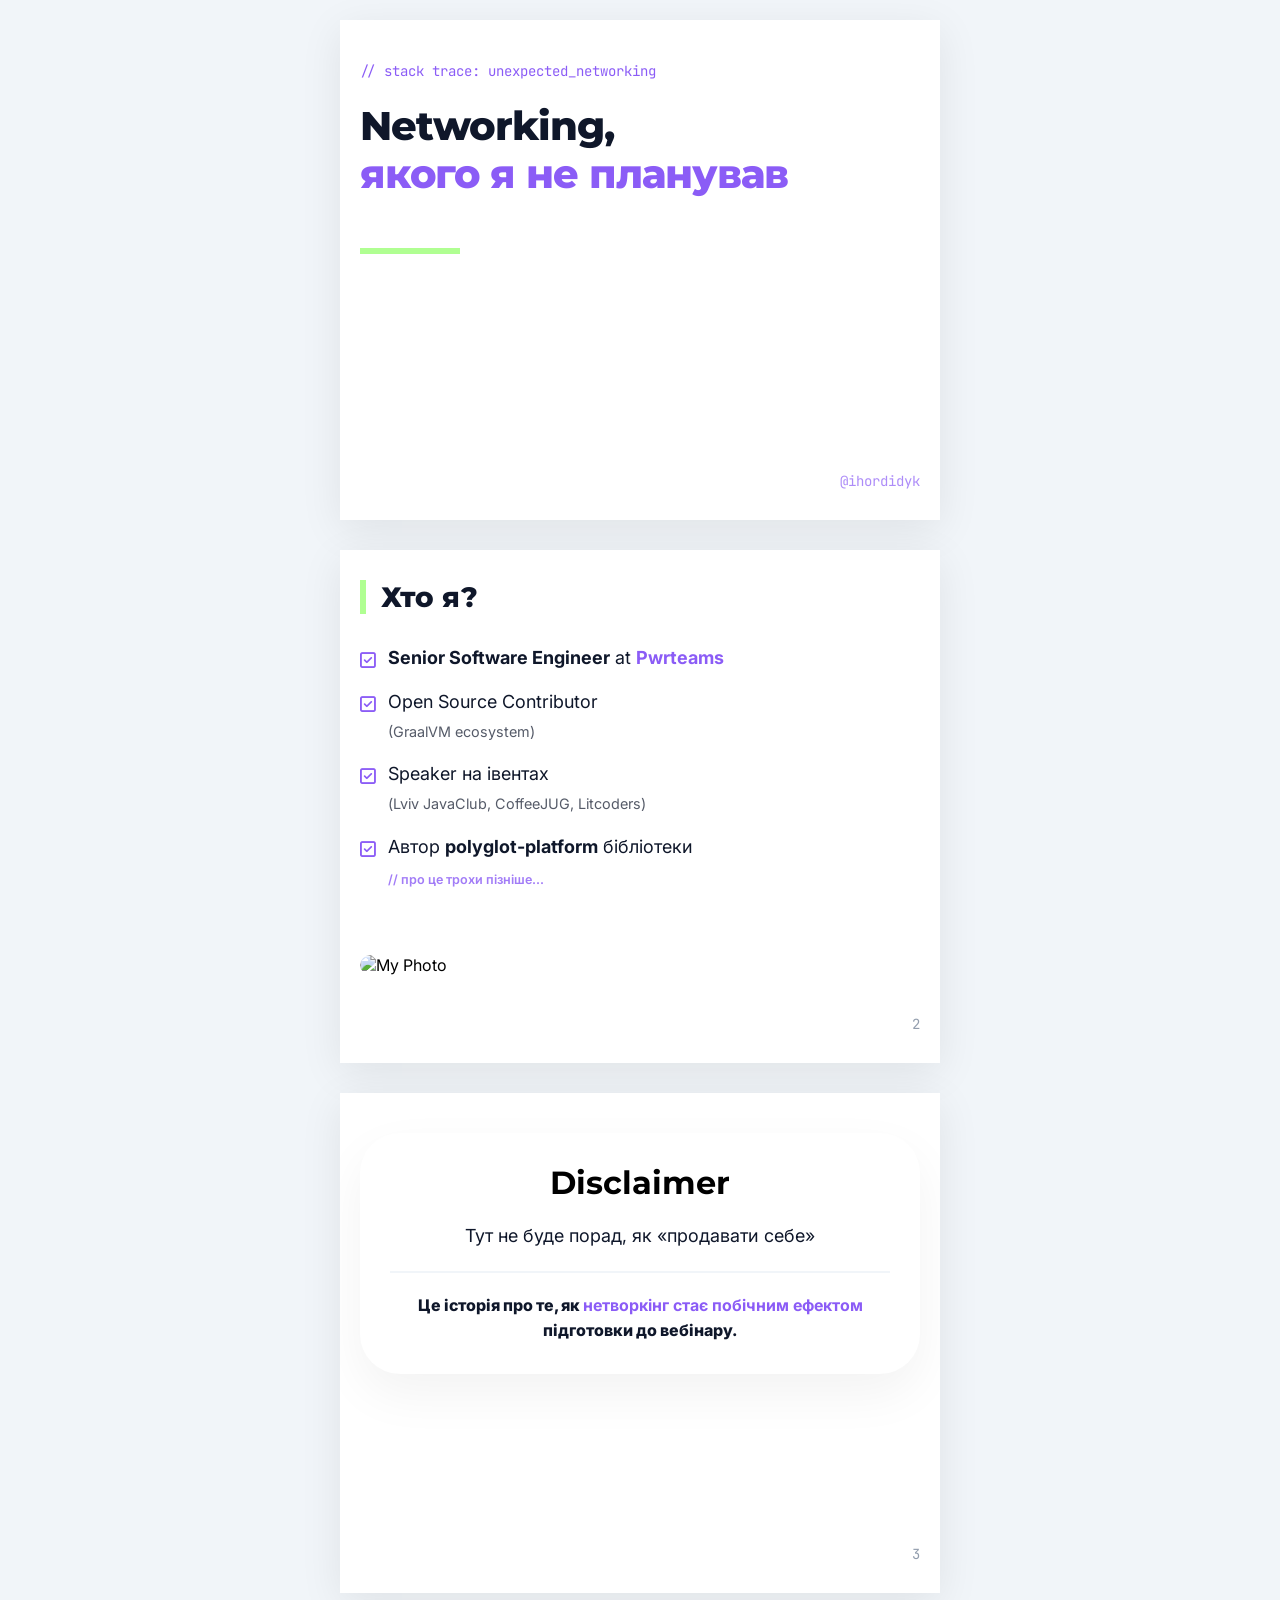
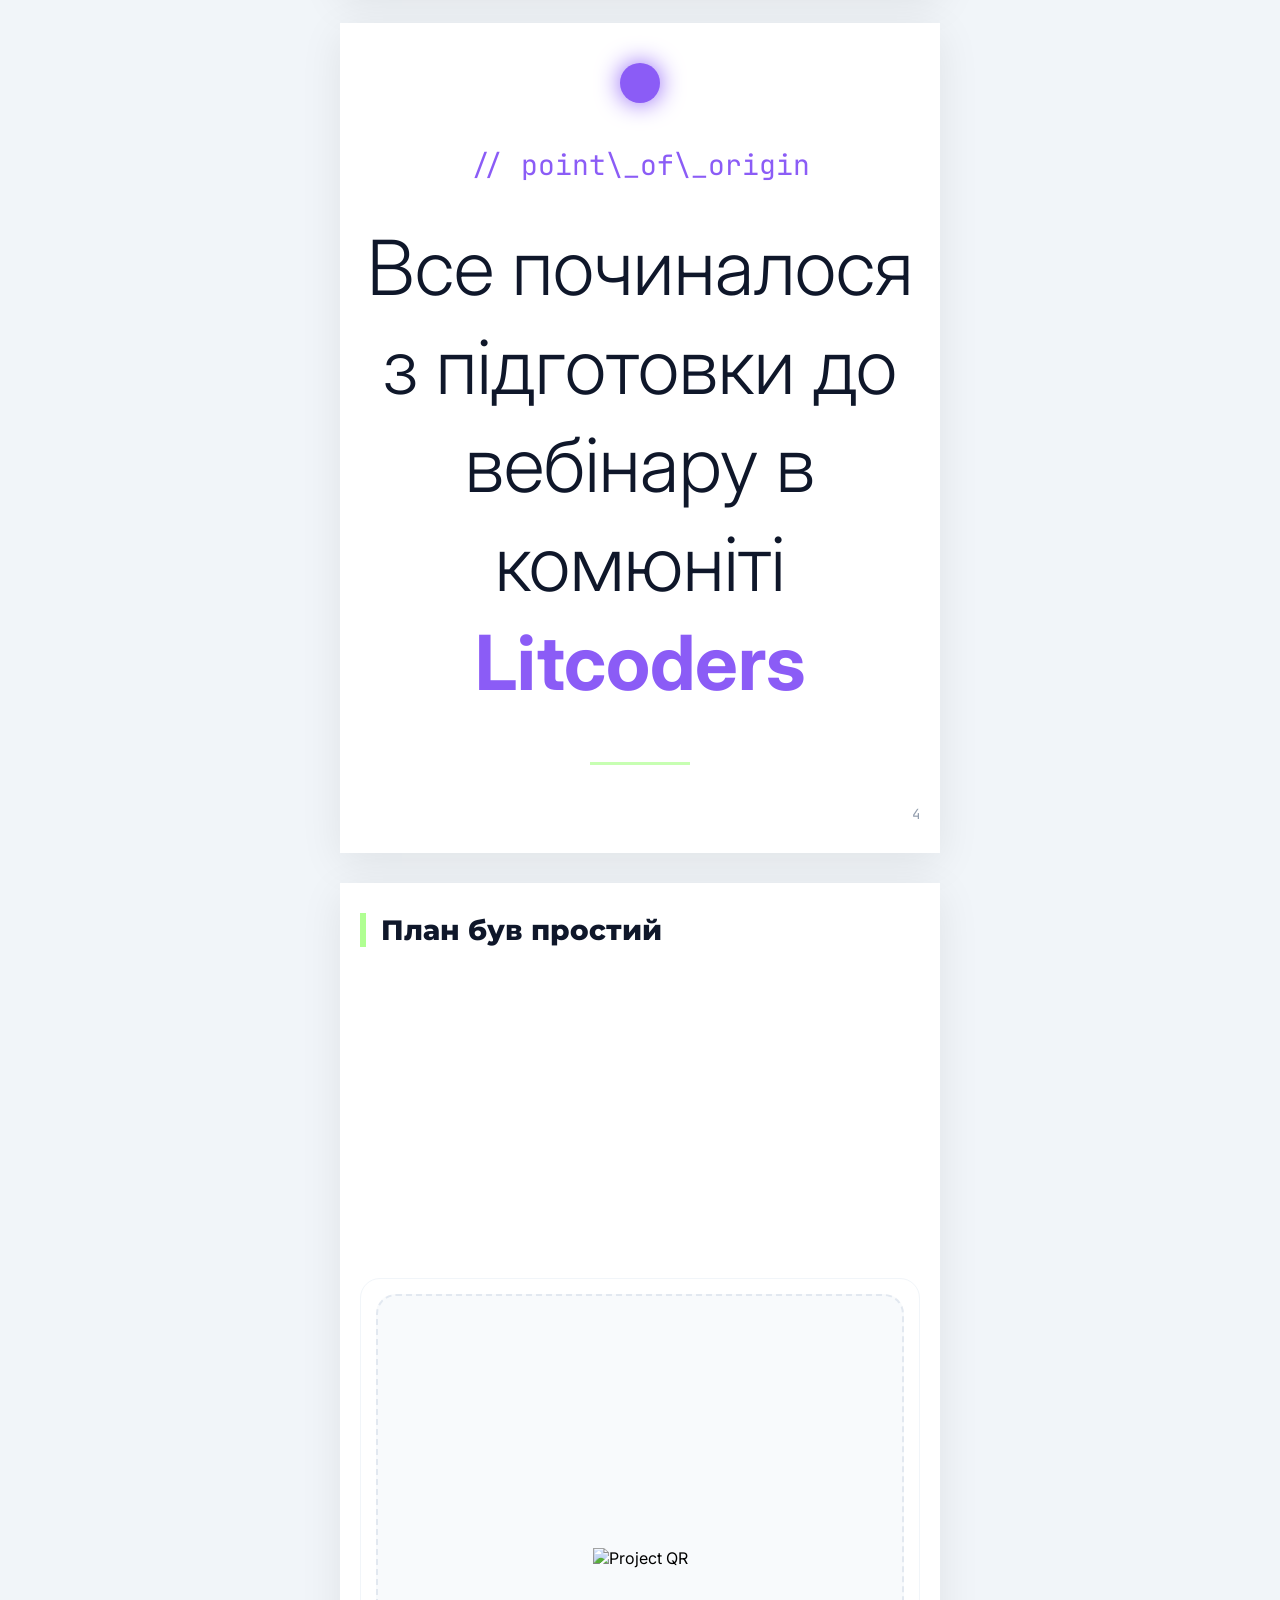
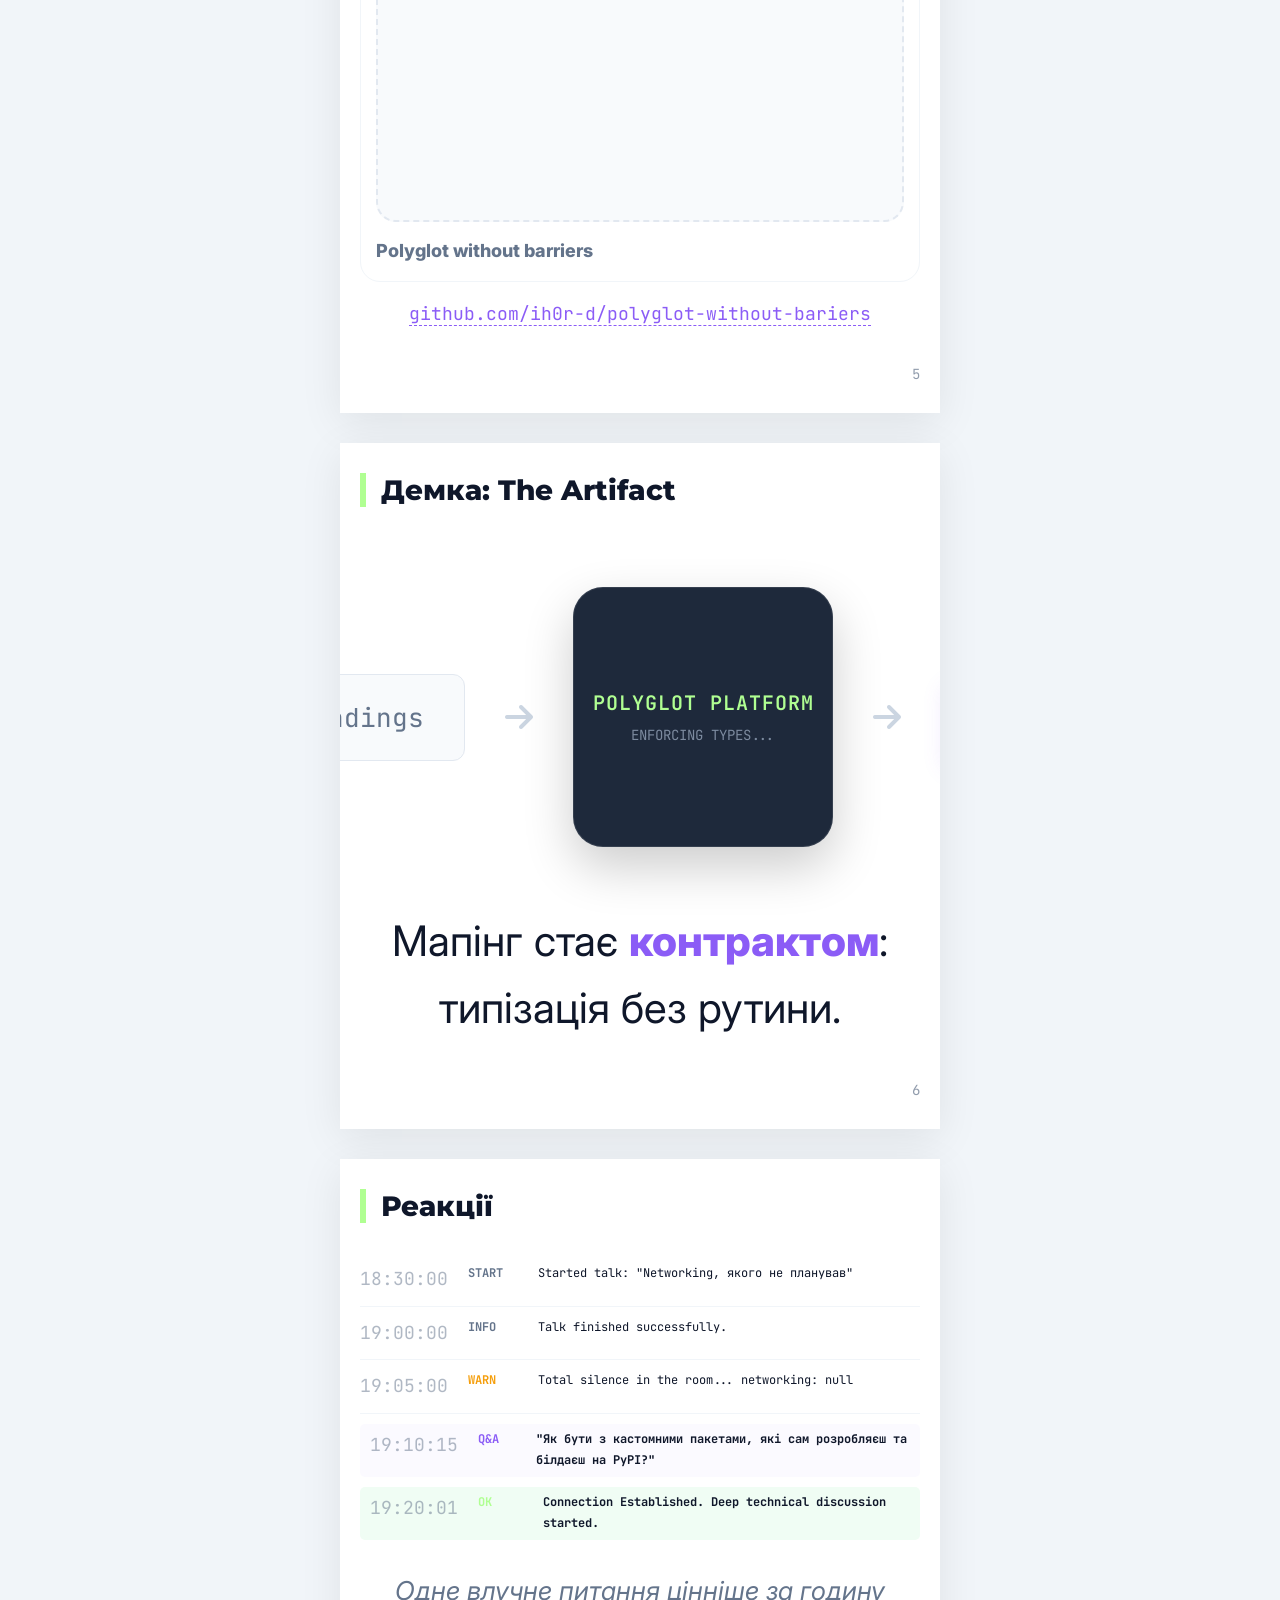
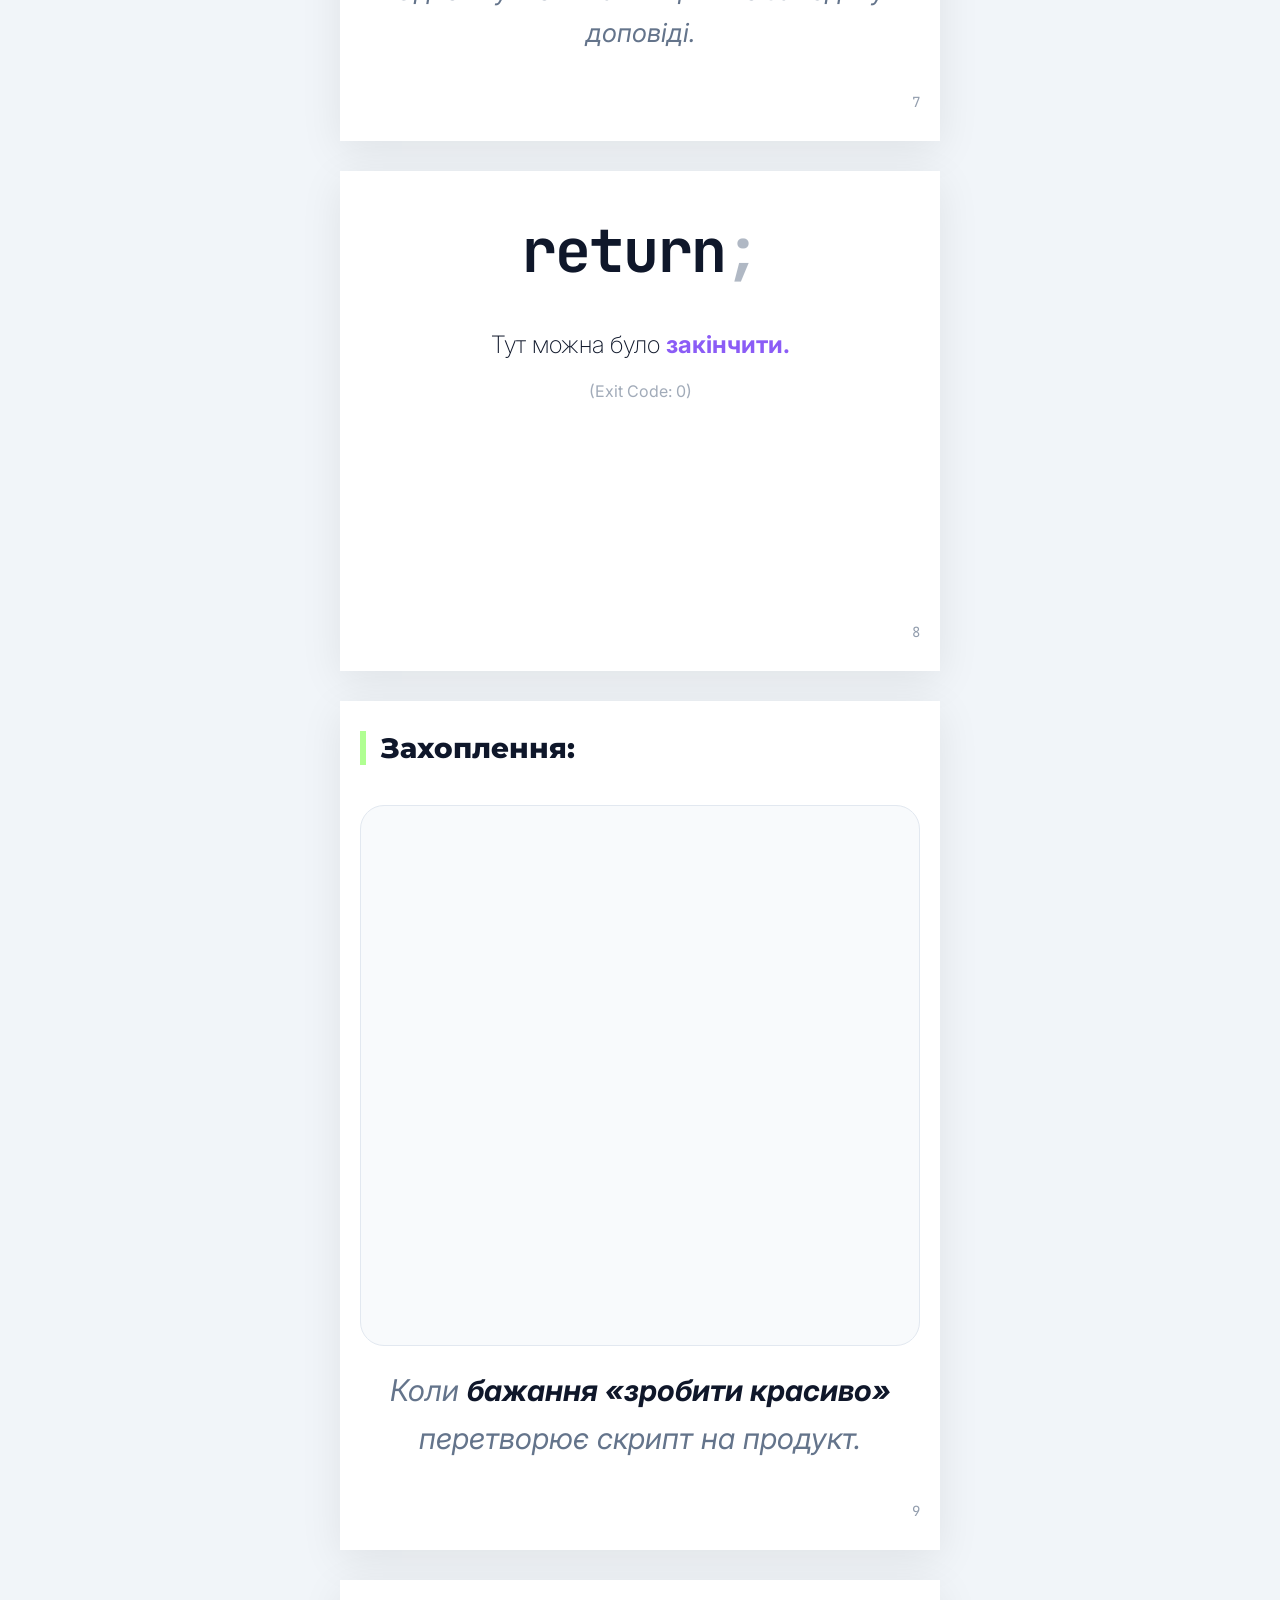
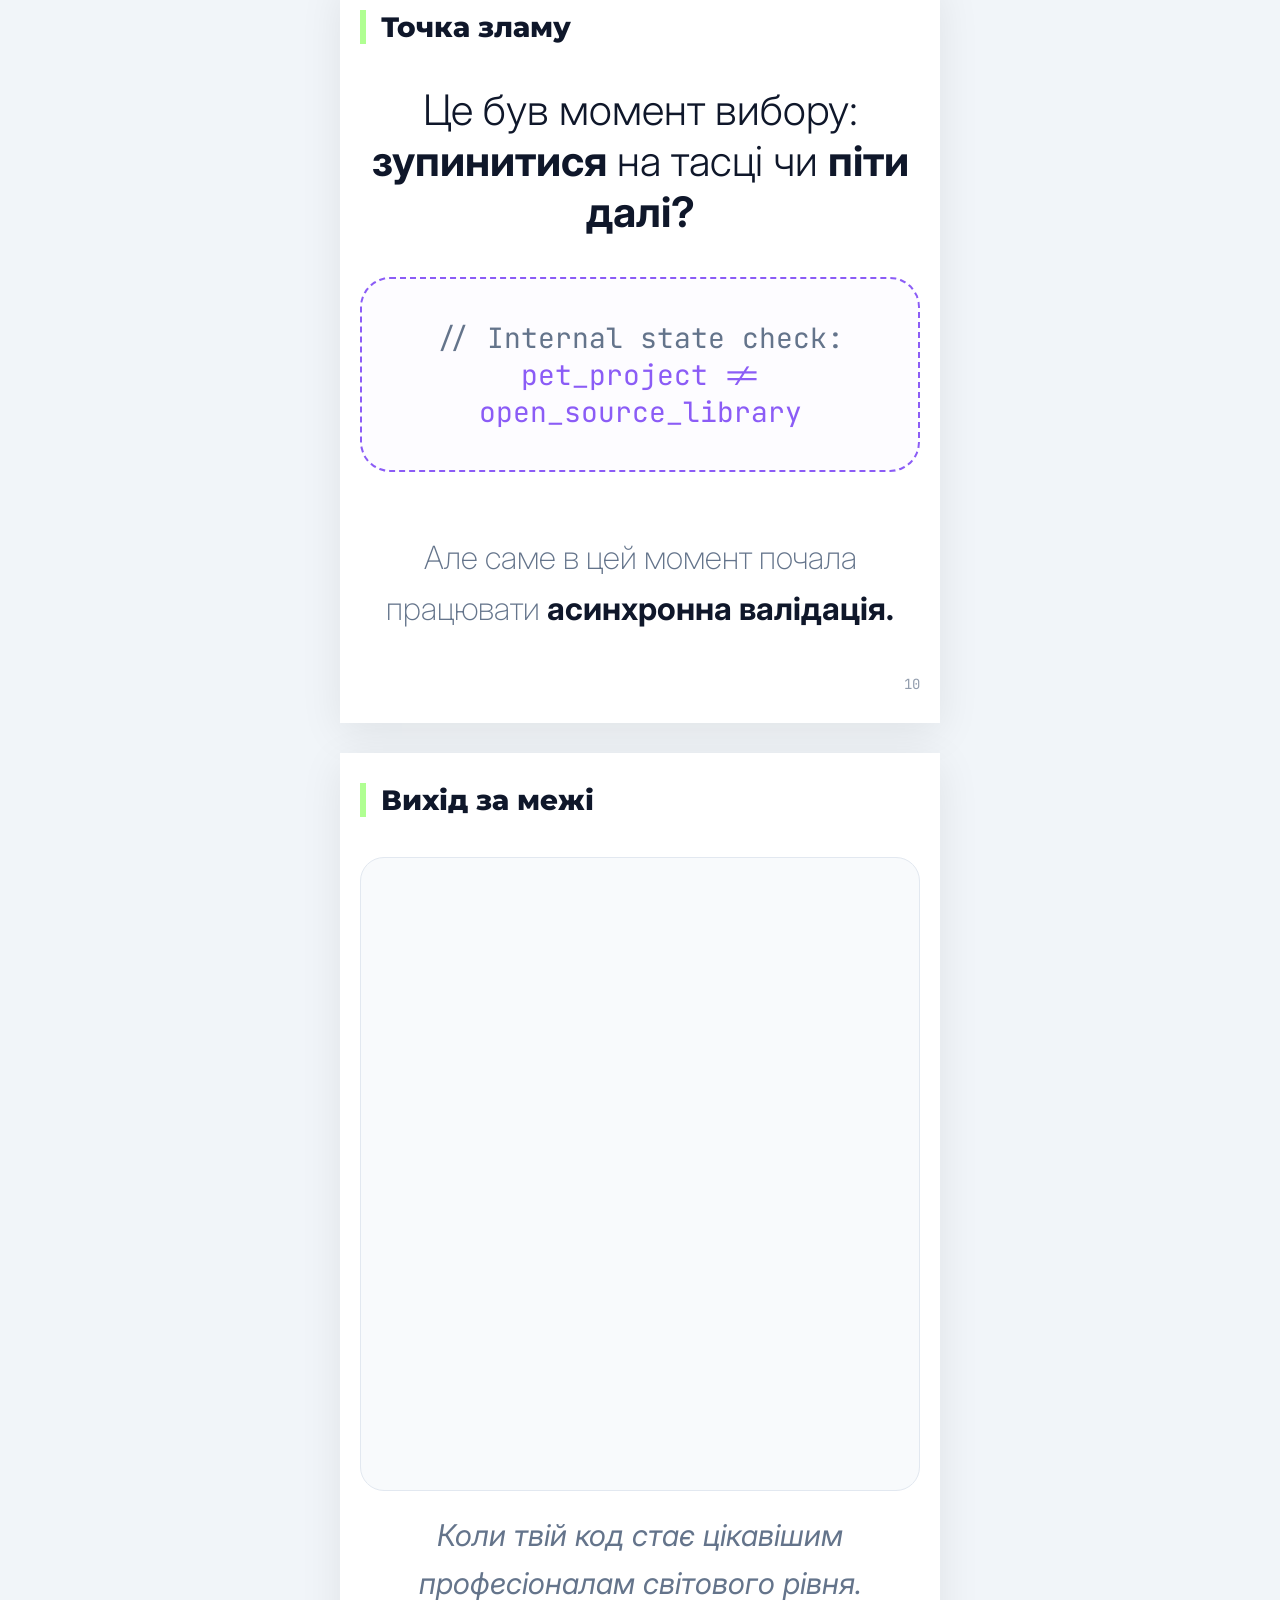
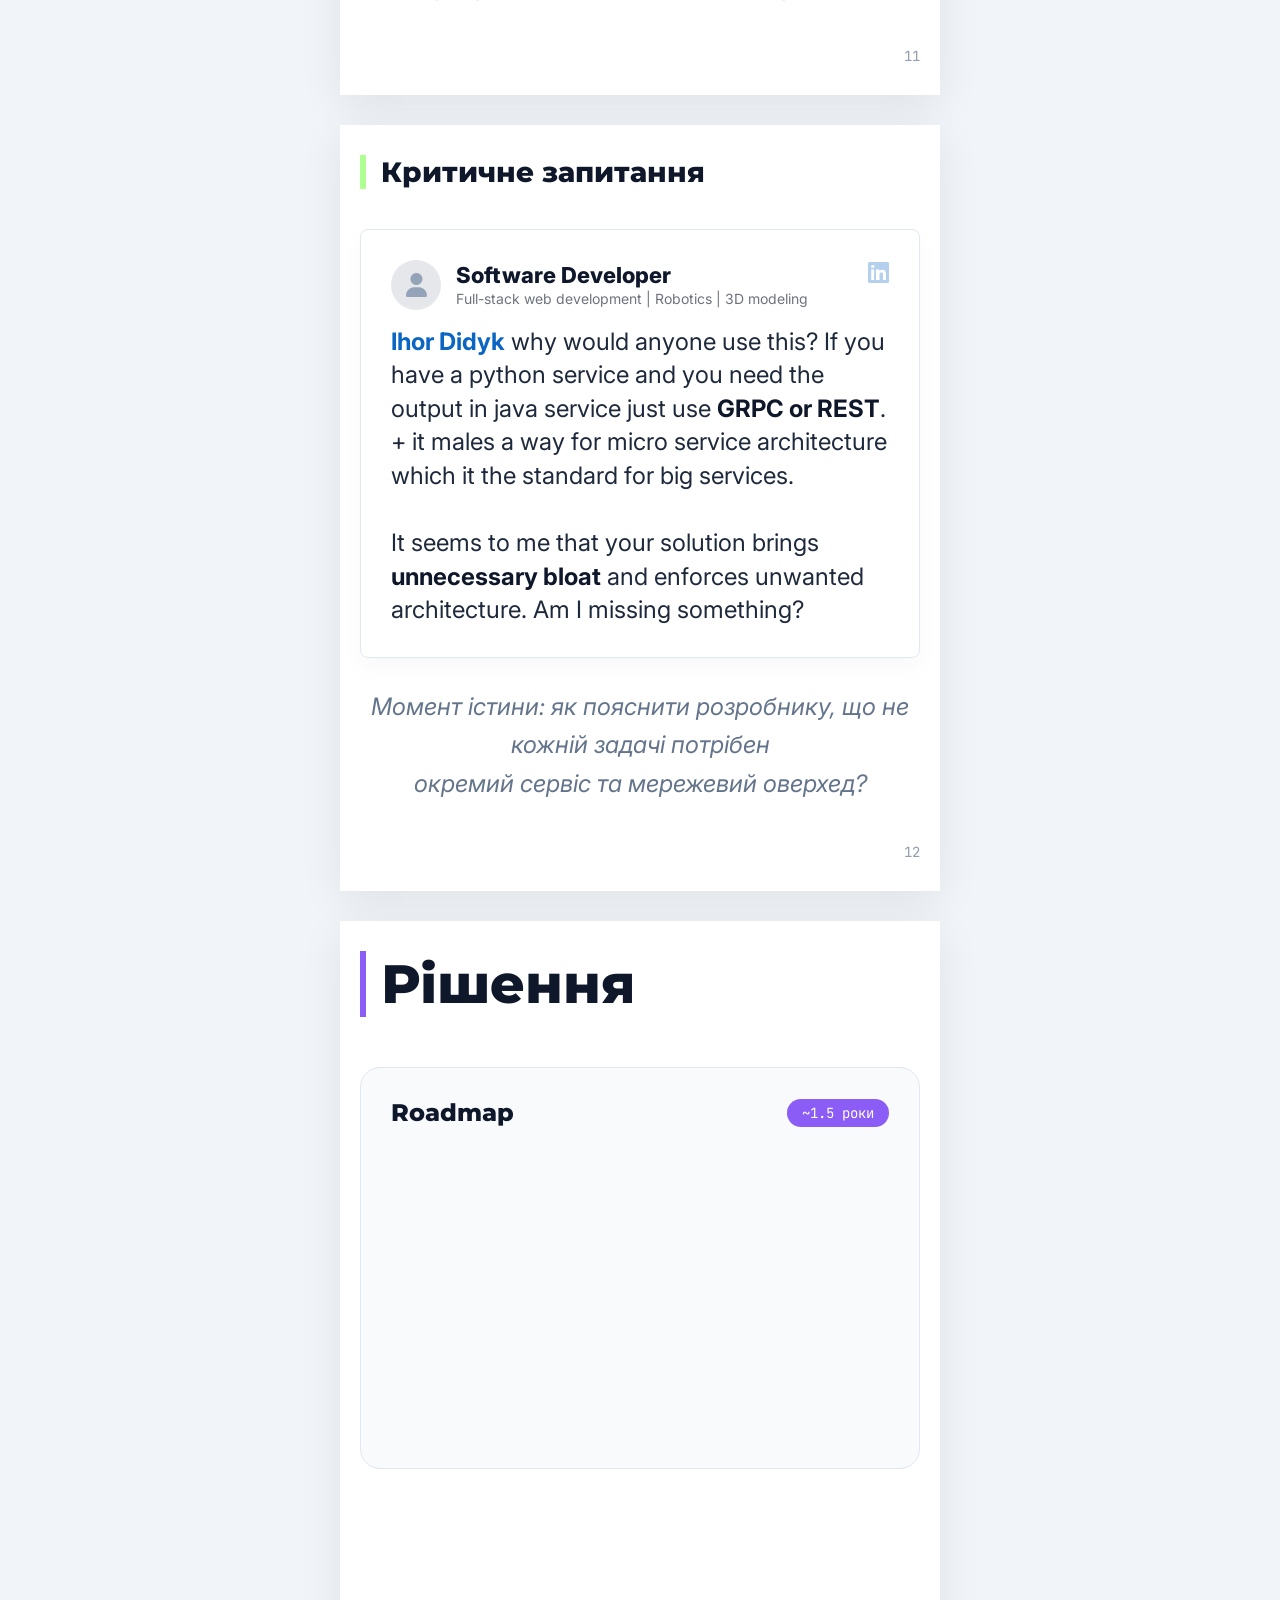
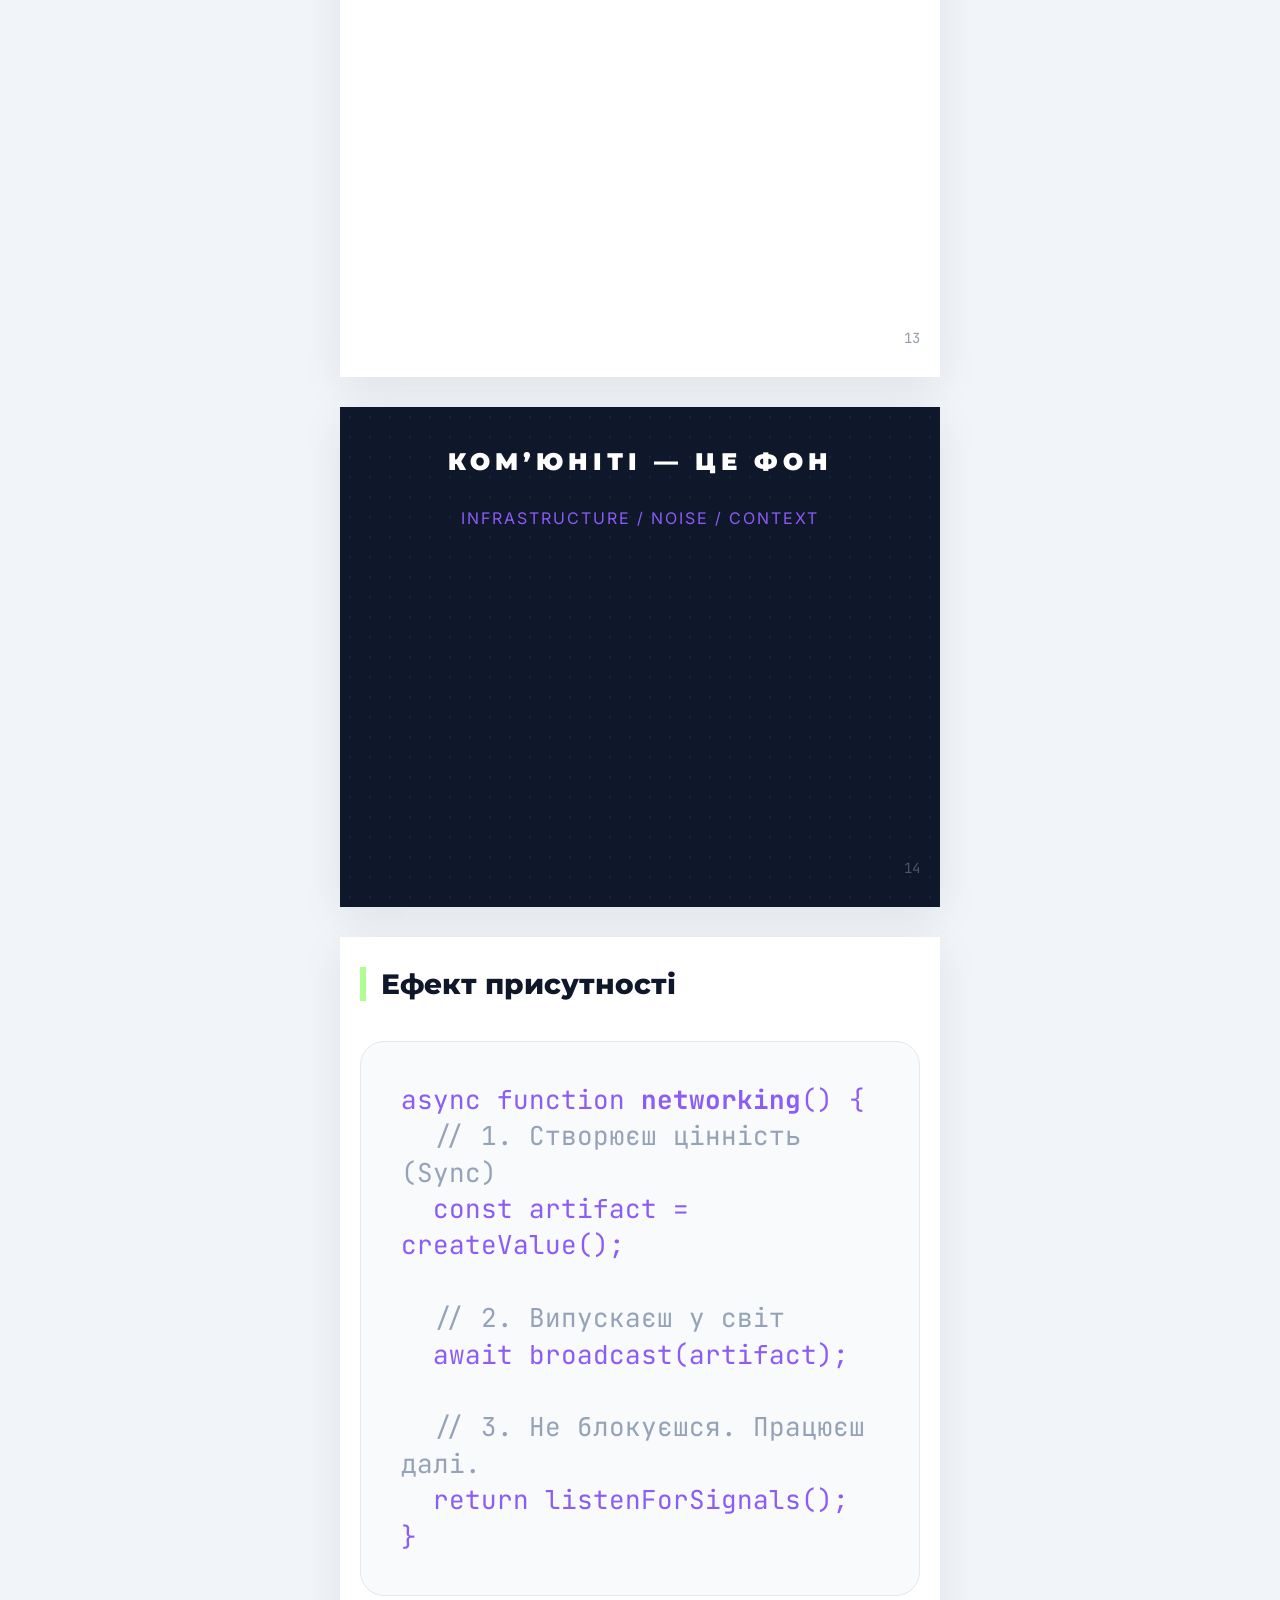
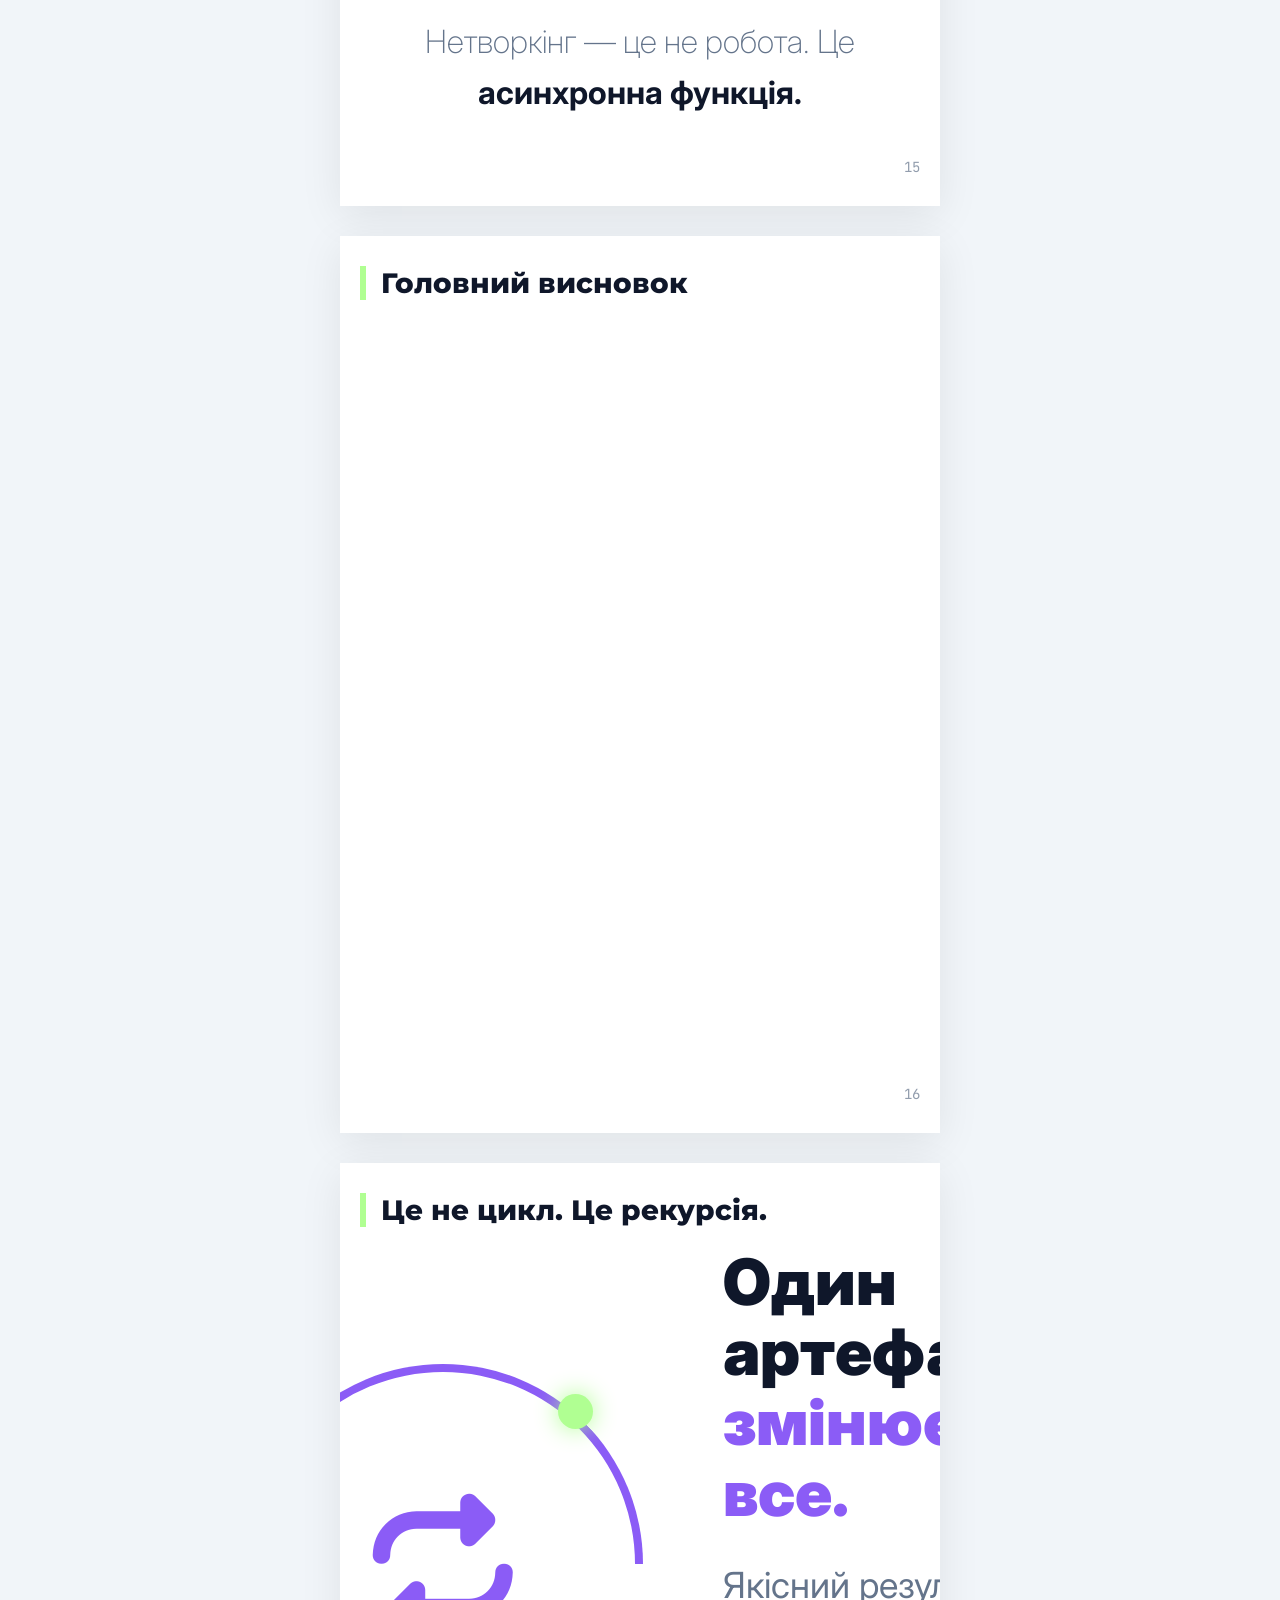
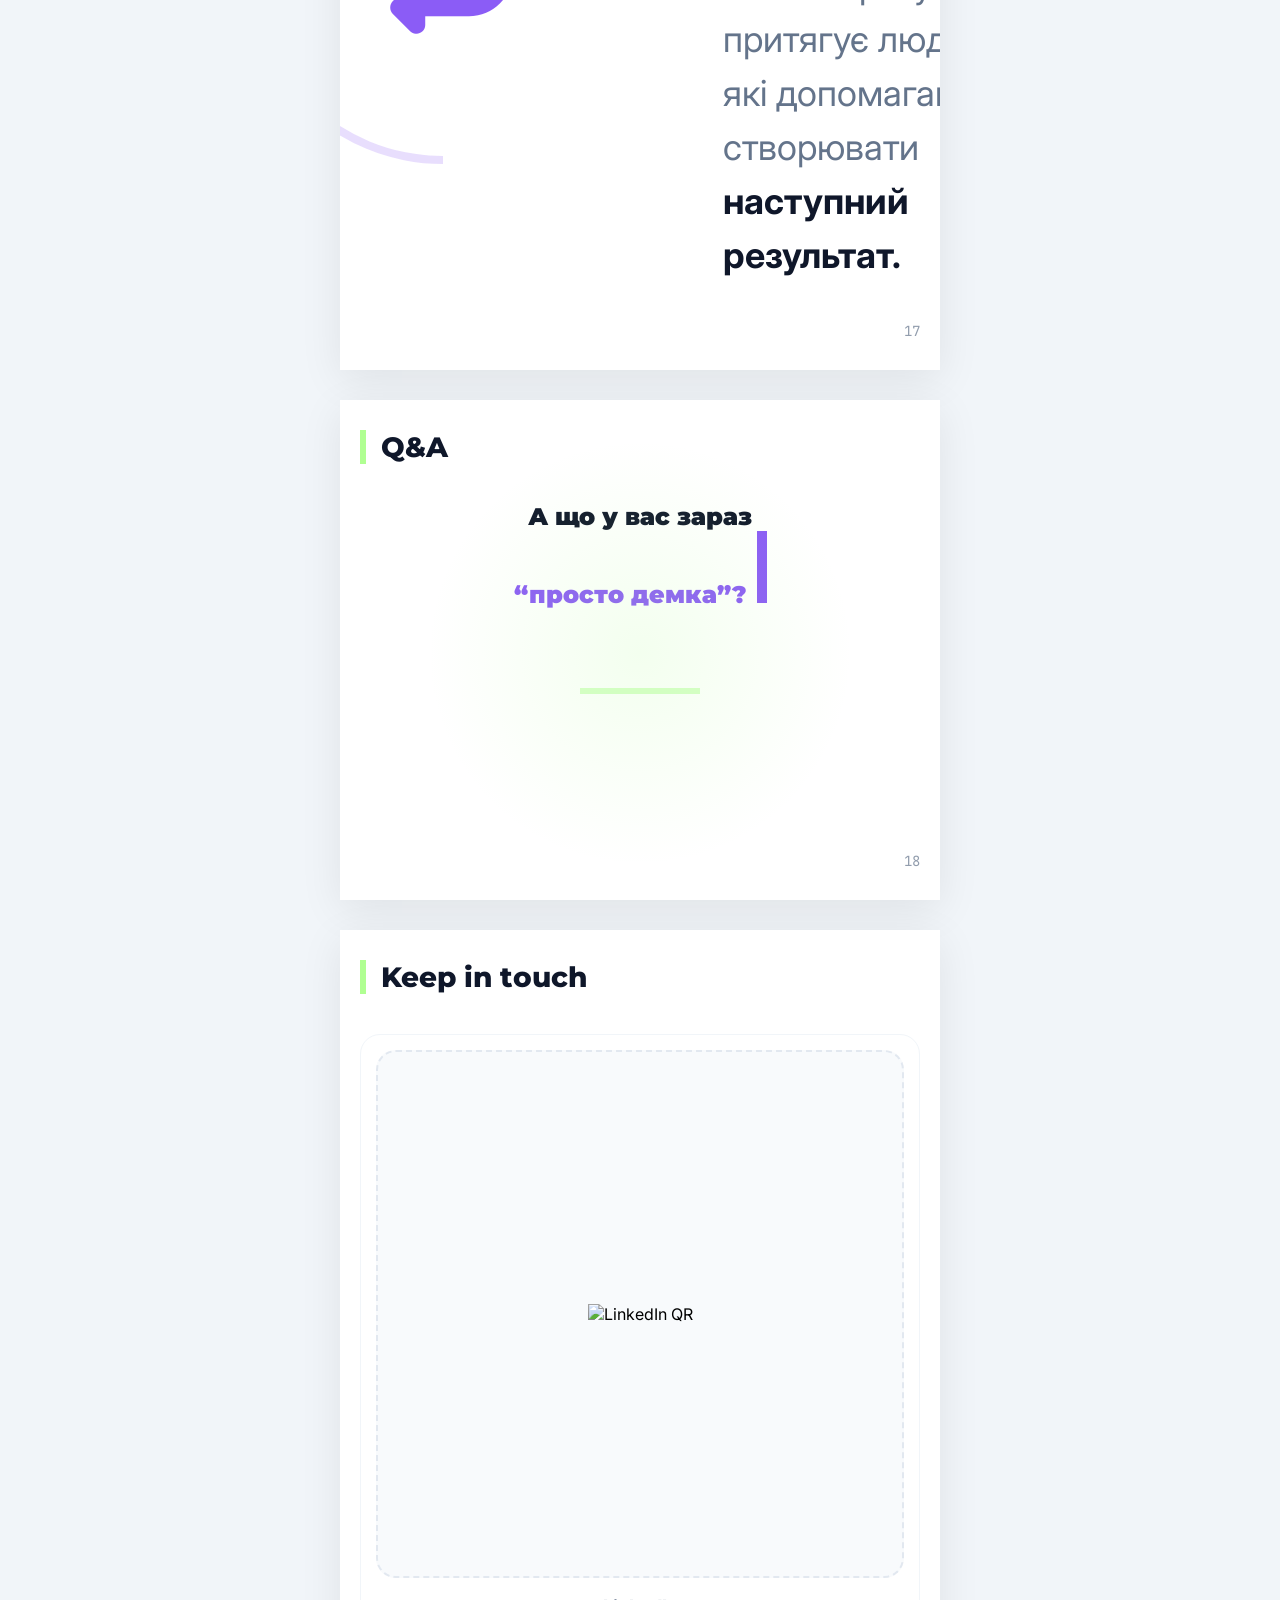
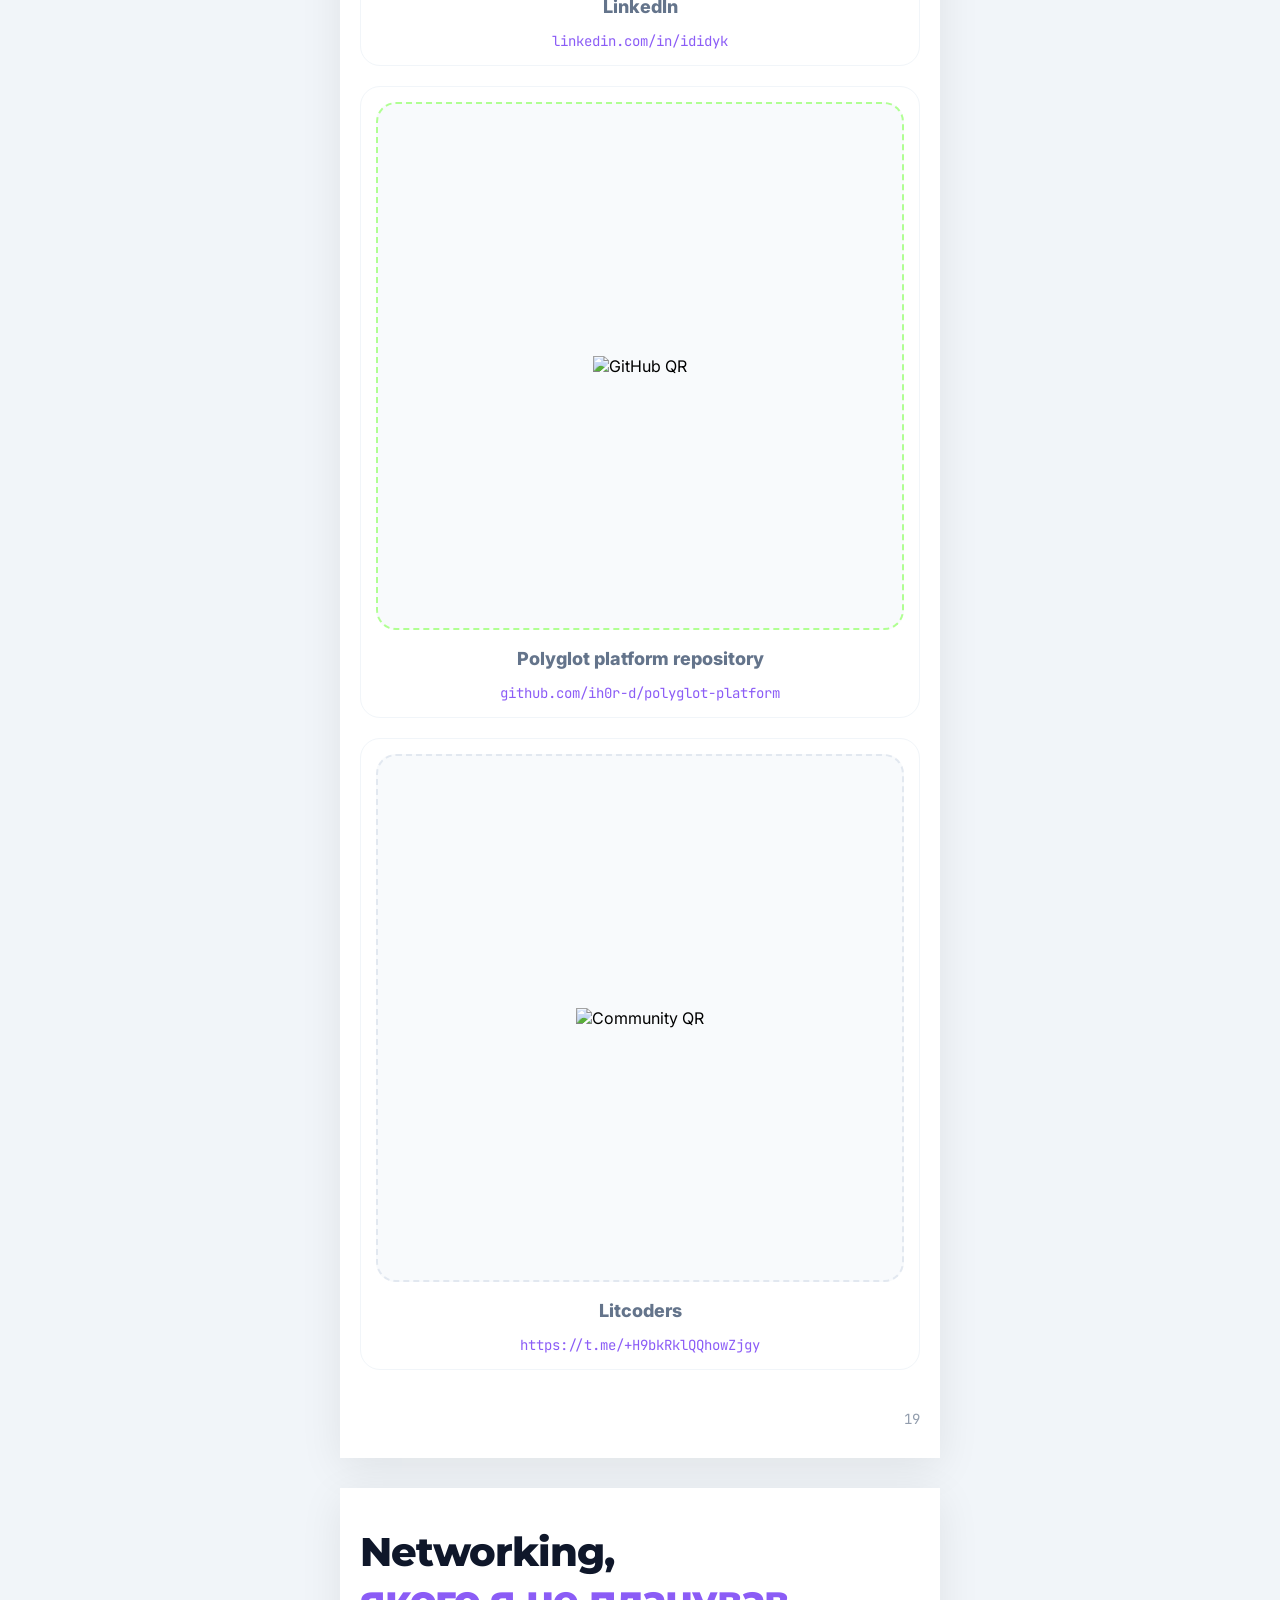
==== commit f790dcc3: "chore: update several typo" ====
--- a/slides_draft.html
+++ b/slides_draft.html
@@ -42,7 +42,7 @@
       <li>
         <i class="fa-regular fa-square-check"></i>
         <span>Speaker на івентах<br>
-          <span class="info-tag">(Lviv JavaClub, Coffee JUG, Litcoders)</span>
+          <span class="info-tag">(Lviv JavaClub, CoffeeJUG, Litcoders)</span>
         </span>
       </li>
       <li>
@@ -75,13 +75,20 @@
 
 <div class="slide">
   <div class="mesh-bg mesh-bg-lime-custom"></div>
-  <div class="content-area center-all">
-    <div class="dot-origin"></div>
-    <p class="mono mb-20 fs-18">// point\_of\_origin</p>
-    <h2 class="fs-54 font-w300 text-dark font-inter lh-1-2 max-w-900">
+  <div class="content-area center-all" style="justify-content: center;">
+    <style>
+      @keyframes pulse-dot {
+        0% { transform: scale(1); opacity: 0.8; box-shadow: 0 0 15px var(--purple); }
+        50% { transform: scale(1.3); opacity: 1; box-shadow: 0 0 30px var(--purple); }
+        100% { transform: scale(1); opacity: 0.8; box-shadow: 0 0 15px var(--purple); }
+      }
+    </style>
+    <div class="dot-origin" style="animation: pulse-dot 2.5s infinite ease-in-out; margin-bottom: 40px; width: 40px; height: 40px;"></div>
+    <p class="mono mb-20" style="font-size: 28px; margin-bottom: 30px;">// point\_of\_origin</p>
+    <h2 class="font-w300 text-dark font-inter lh-1-2" style="font-size: 76px; max-width: 1100px; line-height: 1.3;">
       Все починалося з підготовки до вебінару в комюніті <b class="font-w700 text-purple">Litcoders</b>
     </h2>
-    <div class="separator-lime-small"></div>
+    <div class="separator-lime-small" style="margin-top: 50px;"></div>
   </div>
   <div class="slide-number"></div>
 </div>
@@ -142,6 +149,7 @@
       Мапінг стає <span style="color: var(--purple); font-weight: 800;">контрактом</span>: типізація без рутини.
     </p>
   </div>
+  <div class="slide-number"></div>
 </div>
 
 
@@ -179,6 +187,7 @@
       Одне влучне питання цінніше за годину доповіді.
     </p>
   </div>
+  <div class="slide-number"></div>
 </div>
 
 <div class="slide">
@@ -341,18 +350,18 @@
         </div>
 
         <div class="milestone fragment">
-          <h4>Стабілізація Core</h4>
-          <p>Повна підтримка GraalPy контекстів та ізоляції компонентів.</p>
+          <h4>Стабілізація платформи</h4>
+          <p>Фокус на надійності та передбачуваності polyglot-взаємодії.</p>
         </div>
 
         <div class="milestone fragment">
-          <h4>Розширення екосистеми</h4>
-          <p>Адаптери для популярних Java-фреймворків та спрощення конфігурацій.</p>
+          <h4>Розширення інтеграцій</h4>
+          <p>Підтримка популярних Java-екосистем та спрощення старту.</p>
         </div>
 
         <div class="milestone fragment">
-          <h4>Інструменти розробника</h4>
-          <p>Покращення DX: логування, дебаг та візуалізація взаємодії.</p>
+          <h4>Інструменти для розробників</h4>
+          <p>Покращення DX: зрозумілий дебаг, логування та приклади.</p>
         </div>
       </div>
 
@@ -374,7 +383,6 @@
     </div>
   </div>
 
-  <div class="footer-code">// git push --force-interest</div>
   <div class="slide-number"></div>
 </div>
 
--- a/css/style.css
+++ b/css/style.css
@@ -2234,7 +2234,7 @@
   flex-direction: column;
   align-items: center;
   justify-content: center;
-  box-shadow: 0 20px 50px rgba(0,0,0,0.2);
+  box-shadow: 0 20px 50px rgba(0, 0, 0, 0.2);
   border: 1px solid rgba(255, 255, 255, 0.1);
 }
 
@@ -2262,23 +2262,115 @@
 }
 
 /* Rabbit Hole fragments logic */
-.session-card { background: #f8fafc; border-radius: 24px; padding: 25px 40px; border: 1px solid #e2e8f0; width: 100%; max-width: 950px; position: relative; }
-.session-step { display: flex; align-items: center; gap: 20px; margin-bottom: 15px; position: relative; text-align: left; transition: all 0.5s ease; }
-.session-step.fragment { opacity: 0; transform: translateY(20px); pointer-events: none; }
-.session-step.fragment.visible { opacity: 1; transform: translateY(0); pointer-events: auto; }
-
-.session-step::before { content: ''; position: absolute; left: 19px; top: 40px; width: 2px; height: 15px; background: #cbd5e1; }
-.session-step:last-child::before { display: none; }
-.step-icon { width: 40px; height: 40px; border-radius: 50%; background: #fff; border: 2px solid #cbd5e1; display: flex; align-items: center; justify-content: center; z-index: 1; color: var(--slate); flex-shrink: 0; }
-.step-icon.active { border-color: var(--purple); color: var(--purple); background: var(--purple-light); }
-.step-content { font-family: 'JetBrains Mono', monospace; font-size: 24px; color: var(--dark); }
-.step-tag { font-size: 14px; text-transform: uppercase; color: var(--slate); margin-bottom: 4px; display: block; opacity: 0.6; }
+.session-card {
+  background: #f8fafc;
+  border-radius: 24px;
+  padding: 25px 40px;
+  border: 1px solid #e2e8f0;
+  width: 100%;
+  max-width: 950px;
+  position: relative;
+}
+
+.session-step {
+  display: flex;
+  align-items: center;
+  gap: 20px;
+  margin-bottom: 15px;
+  position: relative;
+  text-align: left;
+  transition: all 0.5s ease;
+}
+
+.session-step.fragment {
+  opacity: 0;
+  transform: translateY(20px);
+  pointer-events: none;
+}
+
+.session-step.fragment.visible {
+  opacity: 1;
+  transform: translateY(0);
+  pointer-events: auto;
+}
+
+.session-step::before {
+  content: '';
+  position: absolute;
+  left: 19px;
+  top: 40px;
+  width: 2px;
+  height: 15px;
+  background: #cbd5e1;
+}
+
+.session-step:last-child::before {
+  display: none;
+}
+
+.step-icon {
+  width: 40px;
+  height: 40px;
+  border-radius: 50%;
+  background: #fff;
+  border: 2px solid #cbd5e1;
+  display: flex;
+  align-items: center;
+  justify-content: center;
+  z-index: 1;
+  color: var(--slate);
+  flex-shrink: 0;
+}
+
+.step-icon.active {
+  border-color: var(--purple);
+  color: var(--purple);
+  background: var(--purple-light);
+}
+
+.step-content {
+  font-family: 'JetBrains Mono', monospace;
+  font-size: 24px;
+  color: var(--dark);
+}
+
+.step-tag {
+  font-size: 14px;
+  text-transform: uppercase;
+  color: var(--slate);
+  margin-bottom: 4px;
+  display: block;
+  opacity: 0.6;
+}
 
 /* Evolution Grid & Check Box */
-.evolution-grid { display: grid; grid-template-columns: 1fr 1fr; gap: 40px; text-align: left; width: 100%; max-width: 1100px;}
-.evo-item { background: #f8fafc; padding: 30px; border-radius: 20px; border-left: 6px solid var(--purple); }
-.evo-item h4 { font-size: 24px; margin-bottom: 10px; color: var(--dark); font-weight: 700; }
-.evo-item p { font-size: 18px; color: var(--slate); }
+.evolution-grid {
+  display: grid;
+  grid-template-columns: 1fr 1fr;
+  gap: 40px;
+  text-align: left;
+  width: 100%;
+  max-width: 1100px;
+}
+
+.evo-item {
+  background: #f8fafc;
+  padding: 30px;
+  border-radius: 20px;
+  border-left: 6px solid var(--purple);
+}
+
+.evo-item h4 {
+  font-size: 24px;
+  margin-bottom: 10px;
+  color: var(--dark);
+  font-weight: 700;
+}
+
+.evo-item p {
+  font-size: 18px;
+  color: var(--slate);
+}
 
 .internal-check-box {
   border: 2px dashed var(--purple);
@@ -2289,6 +2381,25 @@
   background: rgba(139, 92, 246, 0.02);
 }
 
-.highlight-box { background: #f8fafc; padding: 40px; border-radius: 24px; border: 1px solid #e2e8f0; display: inline-block; text-align: left; }
-.side-effect-card { background: #fff; color: var(--dark); padding: 35px 50px; border-radius: 24px; border: 1px solid #e2e8f0; box-shadow: 0 10px 30px rgba(0,0,0,0.03); display: flex; align-items: center; gap: 30px; margin: 20px 0; }
-
+.highlight-box {
+  background: #f8fafc;
+  padding: 40px;
+  border-radius: 24px;
+  border: 1px solid #e2e8f0;
+  display: inline-block;
+  text-align: left;
+}
+
+.side-effect-card {
+  background: #fff;
+  color: var(--dark);
+  padding: 35px 50px;
+  border-radius: 24px;
+  border: 1px solid #e2e8f0;
+  box-shadow: 0 10px 30px rgba(0, 0, 0, 0.03);
+  display: flex;
+  align-items: center;
+  gap: 30px;
+  margin: 20px 0;
+}
+
